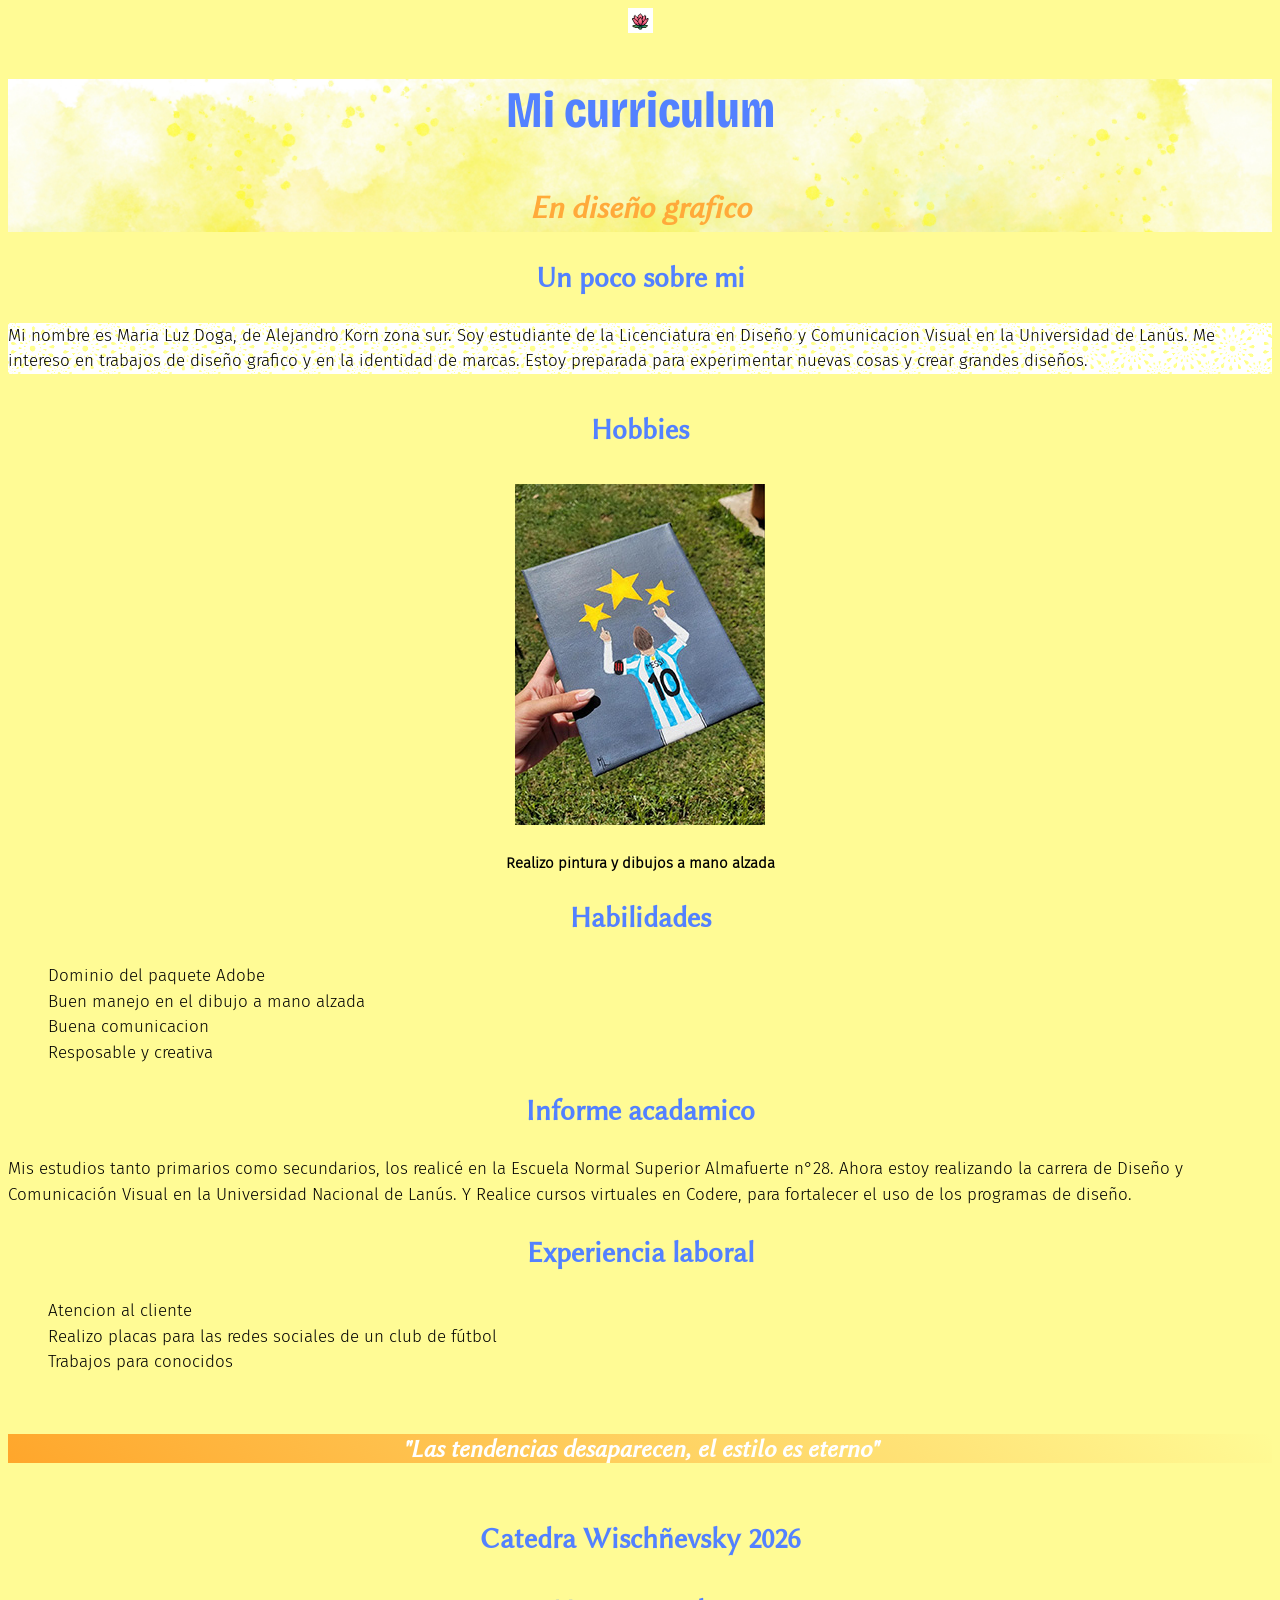
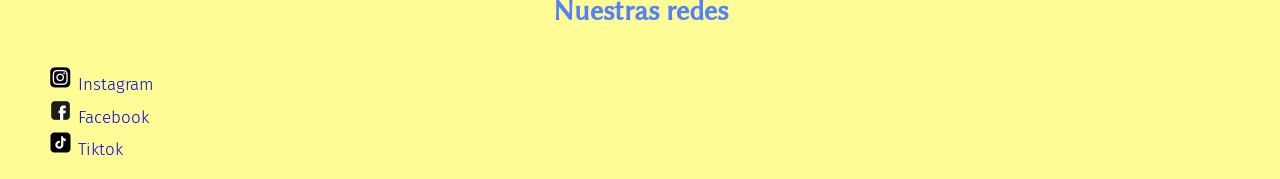
==== index.html @ 068497b5 "cambios en el css" ====
<!DOCTYPE html>
<html>

<head>
    <meta charset="utf-8">
    <title>La web de Doga</title>
    <link rel="stylesheet" href="estilos.css">
</head>

<body>
    <header>
        <img src="img/logo.jpg" alt="logo" width="25" height="25" />
    </header>
    <main>

        <section id="hero">
            <h1>Mi curriculum</h1>
            <h2>En diseño grafico</h2>
        </section>

        <section>
            <h3>Un poco sobre mi</h3>
        </section>

        <section id="presentación">
            <p>Mi nombre es Maria Luz Doga, de Alejandro Korn zona sur. Soy estudiante de la Licenciatura en Diseño y
                Comunicacion Visual en la Universidad de Lanús. Me intereso en trabajos de diseño grafico y en la
                identidad de marcas. Estoy preparada para experimentar nuevas cosas y crear grandes diseños.</p>
        </section>

        <section>
            <article>
                <h4>Hobbies</h4>
                <img src="img/pintura.jpg" alt="pintura" width="250" height="341">
                <h5>Realizo pintura y dibujos a mano alzada</h5>
            </article>
        </section>

        <section>
            <h3>Habilidades</h3>
            <ul>
                <li>Dominio del paquete Adobe </li>
                <li>Buen manejo en el dibujo a mano alzada</li>
                <li>Buena comunicacion</li>
                <li>Resposable y creativa</li>
            </ul>
        </section>

        <section>
            <h3>Informe acadamico</h3>
            <p>Mis estudios tanto primarios como secundarios, los realicé en la Escuela Normal Superior Almafuerte n°28.
                Ahora estoy realizando la carrera de Diseño y Comunicación Visual en la Universidad Nacional de Lanús. Y
                Realice cursos virtuales en Codere, para fortalecer el uso de los programas de diseño.</p>
        </section>

        <section>
            <h3>Experiencia laboral</h3>
            <ul>
                <li>Atencion al cliente</li>
                <li>Realizo placas para las redes sociales de un club de fútbol</li>
                <li>Trabajos para conocidos</li>
            </ul>
        </section>

        <section id="frase">
            <h6>"Las tendencias desaparecen, el estilo es eterno"</h6>
        </section>
    </main>

    <footer>
        <h3>Catedra Wischñevsky 2026</h3>
        <h4>Nuestras redes</h4>
        <ul>
            <li>
                <img src="img/instagram-.png" alt="Instagram" width="25" height="25" />
                <a href="https://www.instagram.com/wis.unla/">Instagram</a>
            </li>
            <li>
                <img src="img/facebook-.png" alt="Facebook" width="25" height="25" />
                <a href="#">Facebook</a>
            </li>
            <li>
                <img src="img/tiktok-.png" alt="Tiktok" width="25" height="25" />
                <a href="#">Tiktok</a>
            </li>
        </ul>
    </footer>

</body>

</html>
---- estilos.css ----
/* CSS DOCUMENT */
@charset "UTF-8";

/*configuraciones generales*/

@font-face {
    font-family: "libertinus Sans";
    src: url(fuentes/LibertinusSans-Regular.ttf) format(truetype);
    font-weight: normal;
    font-style: normal;
}

@font-face {
    font-family: "libertinus Sans Italic";
    src: url(fuentes/LibertinusSans-Italic.ttf) format(truetype);
    font-weight: normal;
    font-style: italic;
}

@font-face {
    font-family: "BricolageGrotesque Bold";
    src: url(fuentes/BricolageGrotesque_24pt_Condensed-Bold.ttf) format(truetype);
    font-weight: bold;
    font-style: normal;
}

@font-face {
    font-family: "FiraSans";
    src: url(fuentes/FiraSans-Light.ttf) format(truetype);
    font-weight: lighter;
    font-style: normal;
}

* {
    text-align: center;
    list-style: none;
    text-decoration: none;
}

body {
    background-color: #fffb95;
}


/*aca empieza las aplicaciones*/

h1 {
    font-family: 'BricolageGrotesque Bold', sans-serif;
    color: rgb(83, 129, 255);
    font-size: 3.2rem;
    /*line-height: 1rem;*/
    text-align: center;
}

h2 {
    font-family: 'Libertinus Sans Italic', sans-serif;
    color: rgb(255, 170, 58);
    font-size: 2rem;
    text-align: center;
    line-height: 3rem;
}

h3,
h4 {
    font-family: 'libertinus Sans', sans-serif;
    color: rgb(83, 129, 255);
    text-align: center;
    font-size: 29px;
    font-size: 29px;
    text-align: center;
}

h5 {
    font-family: 'FiraSans', sans-serif;
    font-size: 15px;
}

p,
li {
    font-family: 'FiraSans', sans-serif;
    font-size: 17px;
    line-height: 1.5;
    text-align: left;
    text-wrap-style: balance;
}

ul {
    list-style: none;
    text-wrap-style: balance;
}

#hero {
    background-image: url(img/hero-fondo-.jpg);
    background-position: initial;
    background-size: cover
}

#presentación {
    background-image: url(img/patron.png);
    background-size: 100px;
}

#frase {
    font-family: 'libertinus Sans Italic', sans-serif;
    font-size: 38px;
    color: rgb(255, 255, 255);
    background: linear-gradient(45deg, #ffa62b, transparent);
}
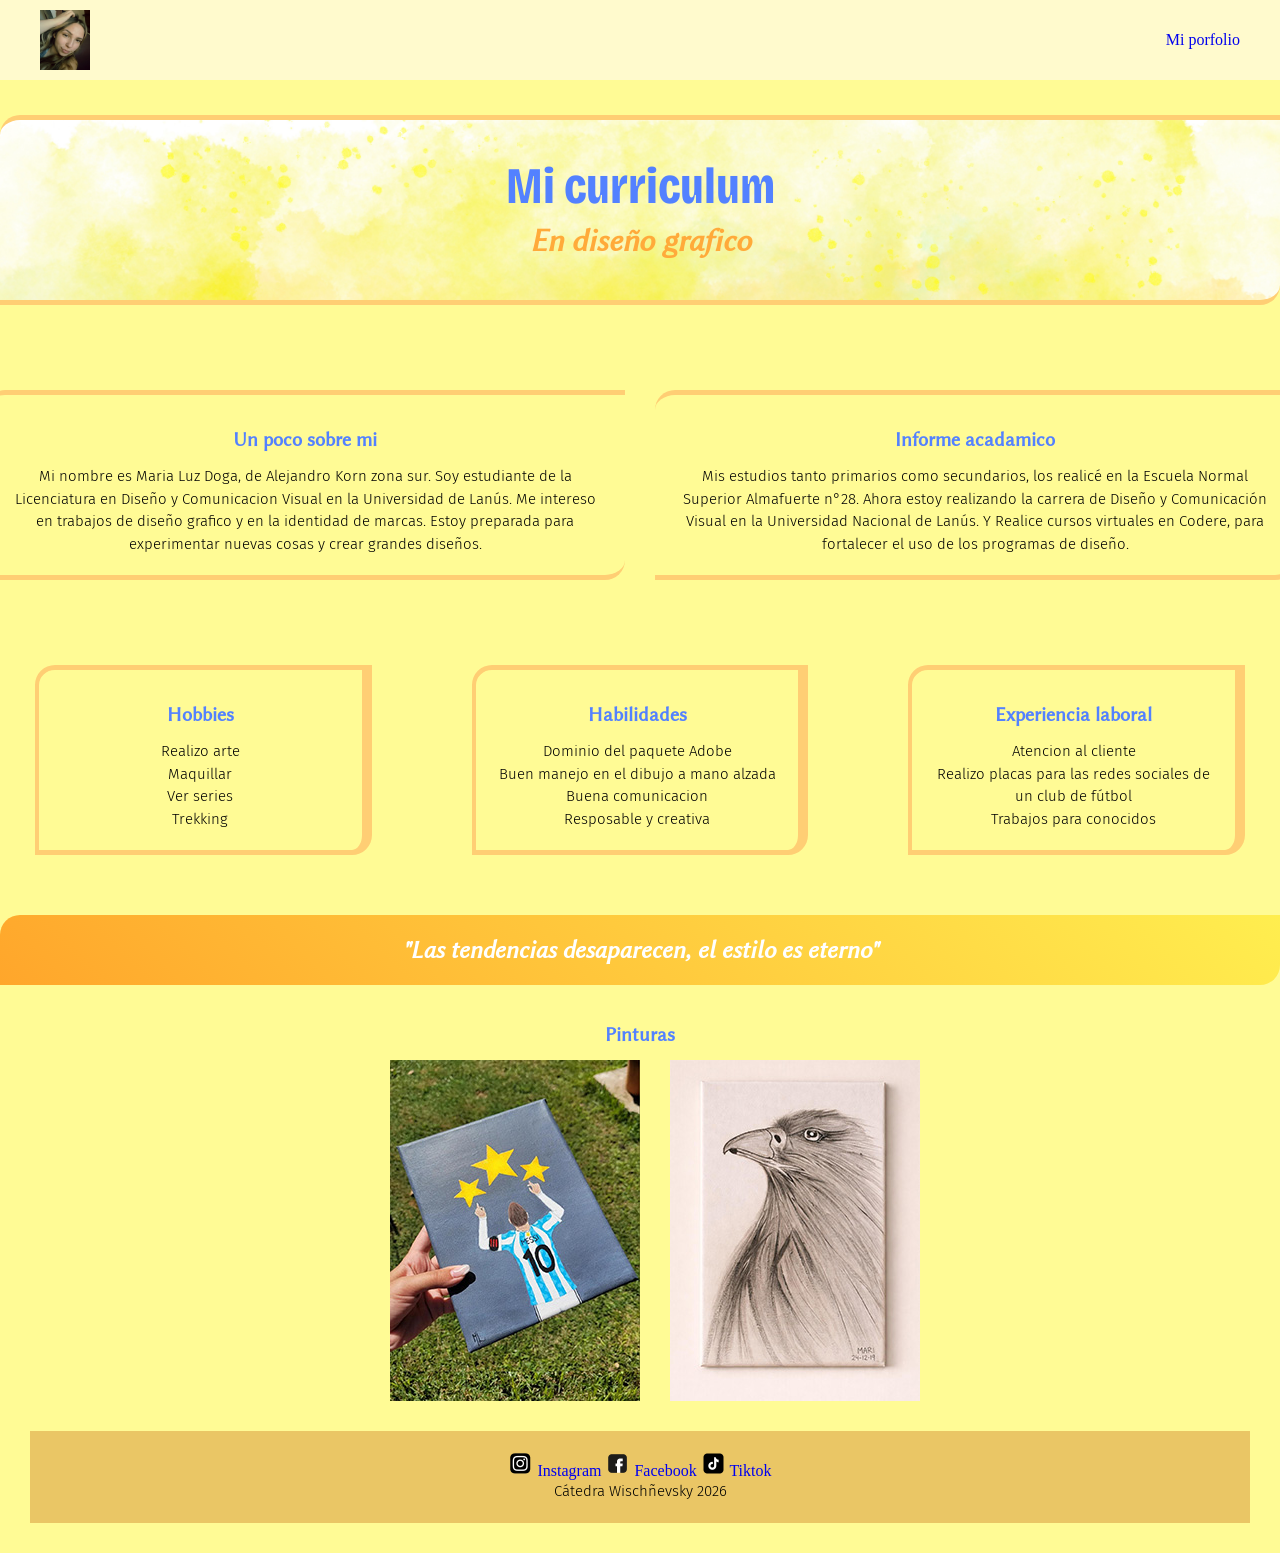
==== commit 2c67694d: "se aplico el flexbox" ====
--- a/index.html
+++ b/index.html
@@ -9,81 +9,105 @@
 
 <body>
     <header>
-        <img src="img/logo.jpg" alt="logo" width="25" height="25" />
+        <div class="contenedor">
+            <img src="img/perfil.jpeg" alt="logo" width="50px" height="60px" />
+            <nav style="display: flex;">
+                <a href="#">Mi porfolio</a>
+            </nav>
+        </div>
     </header>
+
     <main>
+
+        <!--Va un hero-->
 
         <section id="hero">
             <h1>Mi curriculum</h1>
             <h2>En diseño grafico</h2>
         </section>
 
-        <section>
-            <h3>Un poco sobre mi</h3>
-        </section>
+        <section class="flex-container">
+            <article class="flex-item a">
+                <h3>Un poco sobre mi</h3>
+                <p>Mi nombre es Maria Luz Doga, de Alejandro Korn zona sur. Soy estudiante de la Licenciatura en Diseño
+                    y
+                    Comunicacion Visual en la Universidad de Lanús. Me intereso en trabajos de diseño grafico y en la
+                    identidad de marcas. Estoy preparada para experimentar nuevas cosas y crear grandes diseños.</p>
+            </article>
 
-        <section id="presentación">
-            <p>Mi nombre es Maria Luz Doga, de Alejandro Korn zona sur. Soy estudiante de la Licenciatura en Diseño y
-                Comunicacion Visual en la Universidad de Lanús. Me intereso en trabajos de diseño grafico y en la
-                identidad de marcas. Estoy preparada para experimentar nuevas cosas y crear grandes diseños.</p>
-        </section>
-
-        <section>
-            <article>
-                <h4>Hobbies</h4>
-                <img src="img/pintura.jpg" alt="pintura" width="250" height="341">
-                <h5>Realizo pintura y dibujos a mano alzada</h5>
+            <article class="flex-item b">
+                <h3>Informe acadamico</h3>
+                <p>Mis estudios tanto primarios como secundarios, los realicé en la Escuela Normal Superior Almafuerte
+                    n°28.
+                    Ahora estoy realizando la carrera de Diseño y Comunicación Visual en la Universidad Nacional de
+                    Lanús. Y
+                    Realice cursos virtuales en Codere, para fortalecer el uso de los programas de diseño.</p>
             </article>
         </section>
 
-        <section>
-            <h3>Habilidades</h3>
-            <ul>
-                <li>Dominio del paquete Adobe </li>
-                <li>Buen manejo en el dibujo a mano alzada</li>
-                <li>Buena comunicacion</li>
-                <li>Resposable y creativa</li>
-            </ul>
-        </section>
+        <section class="flex-container">
+            <article class="flex-item c">
+                <h4>Hobbies</h4>
+                <ul>
+                    <li>Realizo arte</li>
+                    <li>Maquillar</li>
+                    <li>Ver series</li>
+                    <li>Trekking</li>
+                </ul>
+            </article>
 
-        <section>
-            <h3>Informe acadamico</h3>
-            <p>Mis estudios tanto primarios como secundarios, los realicé en la Escuela Normal Superior Almafuerte n°28.
-                Ahora estoy realizando la carrera de Diseño y Comunicación Visual en la Universidad Nacional de Lanús. Y
-                Realice cursos virtuales en Codere, para fortalecer el uso de los programas de diseño.</p>
-        </section>
+            <article class="flex-item d">
+                <h3>Habilidades</h3>
+                <ul>
+                    <li>Dominio del paquete Adobe </li>
+                    <li>Buen manejo en el dibujo a mano alzada</li>
+                    <li>Buena comunicacion</li>
+                    <li>Resposable y creativa</li>
+                </ul>
+            </article>
 
-        <section>
-            <h3>Experiencia laboral</h3>
-            <ul>
-                <li>Atencion al cliente</li>
-                <li>Realizo placas para las redes sociales de un club de fútbol</li>
-                <li>Trabajos para conocidos</li>
-            </ul>
+            <article class="flex-item e">
+                <h3>Experiencia laboral</h3>
+                <ul>
+                    <li>Atencion al cliente</li>
+                    <li>Realizo placas para las redes sociales de un club de fútbol</li>
+                    <li>Trabajos para conocidos</li>
+                </ul>
+            </article>
         </section>
 
         <section id="frase">
             <h6>"Las tendencias desaparecen, el estilo es eterno"</h6>
         </section>
+
+        <section>
+            <h4>Pinturas</h4>
+            <div class="pintura">
+                <a></a>
+                <img src="img/pintura.jpg" alt="pintura" width="250" height="341">
+
+                <img src="img/pintura-2.jpg" alt="pintura-2" width="250" height="341">
+                </a>
+            </div>
+        </section>
     </main>
 
     <footer>
-        <h3>Catedra Wischñevsky 2026</h3>
-        <h4>Nuestras redes</h4>
-        <ul>
-            <li>
+        <nav>
+            <section id="Redes">
                 <img src="img/instagram-.png" alt="Instagram" width="25" height="25" />
-                <a href="https://www.instagram.com/wis.unla/">Instagram</a>
-            </li>
-            <li>
+                <a href="#">Instagram</a>
+
+
                 <img src="img/facebook-.png" alt="Facebook" width="25" height="25" />
                 <a href="#">Facebook</a>
-            </li>
-            <li>
+
+
                 <img src="img/tiktok-.png" alt="Tiktok" width="25" height="25" />
                 <a href="#">Tiktok</a>
-            </li>
-        </ul>
+            </section>
+        </nav>
+        <p>Cátedra Wischñevsky 2026</p>
     </footer>
 
 </body>
--- a/estilos.css
+++ b/estilos.css
@@ -35,12 +35,51 @@
     text-align: center;
     list-style: none;
     text-decoration: none;
+    margin: 0;
+    padding: 0;
+    box-sizing: border-box;
 }
 
 body {
     background-color: #fffb95;
 }
 
+header {
+    display: flex;
+    padding: 10px 20px;
+    justify-content: center;
+    background-color: lemonchiffon
+}
+
+nav {
+    display: flex;
+    gap: 20px;
+}
+
+section {
+    width: 100%;
+}
+
+.contenedor {
+    display: flex;
+    justify-content: space-between;
+    align-items: center;
+    width: 100vw;
+    max-width: 1200px;
+}
+
+.pintura {
+    display: flex;
+    justify-content: center;
+    flex-wrap: wrap;
+    gap: 30px;
+}
+
+footer {
+    background-color: #eac665;
+    padding: 20px;
+    margin: 30px
+}
 
 /*aca empieza las aplicaciones*/
 
@@ -65,22 +104,17 @@
     font-family: 'libertinus Sans', sans-serif;
     color: rgb(83, 129, 255);
     text-align: center;
-    font-size: 29px;
-    font-size: 29px;
-    text-align: center;
-}
-
-h5 {
-    font-family: 'FiraSans', sans-serif;
-    font-size: 15px;
+    font-size: 20px;
+    text-align: center;
+    line-height: 2.5;
 }
 
 p,
 li {
     font-family: 'FiraSans', sans-serif;
-    font-size: 17px;
+    font-size: 15px;
     line-height: 1.5;
-    text-align: left;
+    text-align: center;
     text-wrap-style: balance;
 }
 
@@ -89,20 +123,91 @@
     text-wrap-style: balance;
 }
 
+
 #hero {
     background-image: url(img/hero-fondo-.jpg);
     background-position: initial;
-    background-size: cover
+    background-size: cover;
+    border: 2px solid white;
+    padding: 35px 20px 35px 20px;
+    margin: 35px 0;
+    border-top-width: 5px;
+    border-bottom-width: 5px;
+    border-right-width: 0px;
+    border-left-width: 0px;
+    border-color: #ffce74;
+    border-style: solid;
+    border-radius: 20px 0;
+    display: flex;
+    flex-direction: column;
+    justify-content: center
 }
 
 #presentación {
-    background-image: url(img/patron.png);
     background-size: 100px;
+    padding: 20px;
+    min-width: 300px;
+    margin: 15px 0;
+    border-top-width: 5px;
+    border-bottom-width: 5px;
+    border-right-width: 0px;
+    border-left-width: 0px;
+    border-color: #ffce74;
+    border-style: solid;
+    border-radius: 20px 0;
 }
 
 #frase {
     font-family: 'libertinus Sans Italic', sans-serif;
     font-size: 38px;
     color: rgb(255, 255, 255);
-    background: linear-gradient(45deg, #ffa62b, transparent);
+    background: linear-gradient(45deg, #ffa62b, #ffee4f);
+    padding: 20px;
+    min-height: 70px;
+    margin: 25px 0;
+    border-radius: 20px 0;
+}
+
+.flex-container {
+    display: flex;
+    flex-wrap: nowrap;
+    justify-content: center;
+    gap: 30px;
+
+}
+
+
+
+.a,
+.b {
+    flex: 0 0 50%;
+    max-width: 50%;
+
+    padding: 20px;
+    margin-bottom: 60px;
+
+    border-top: 5px solid #ffce74;
+    border-bottom: 5px solid #ffce74;
+    border-radius: 20px 0;
+    margin: 50px 0px;
+    border-right: 5px;
+
+}
+
+
+.c,
+.d,
+.e {
+    flex: 1;
+    min-width: 200px;
+    list-style-position: inside;
+    border-top-width: 5px;
+    border-bottom-width: 5px;
+    border-right-width: 10px;
+    border-left-width: 4px;
+    border-color: #ffce74;
+    border-style: solid;
+    border-radius: 20px 0;
+    margin: 35px;
+    padding: 20px
 }
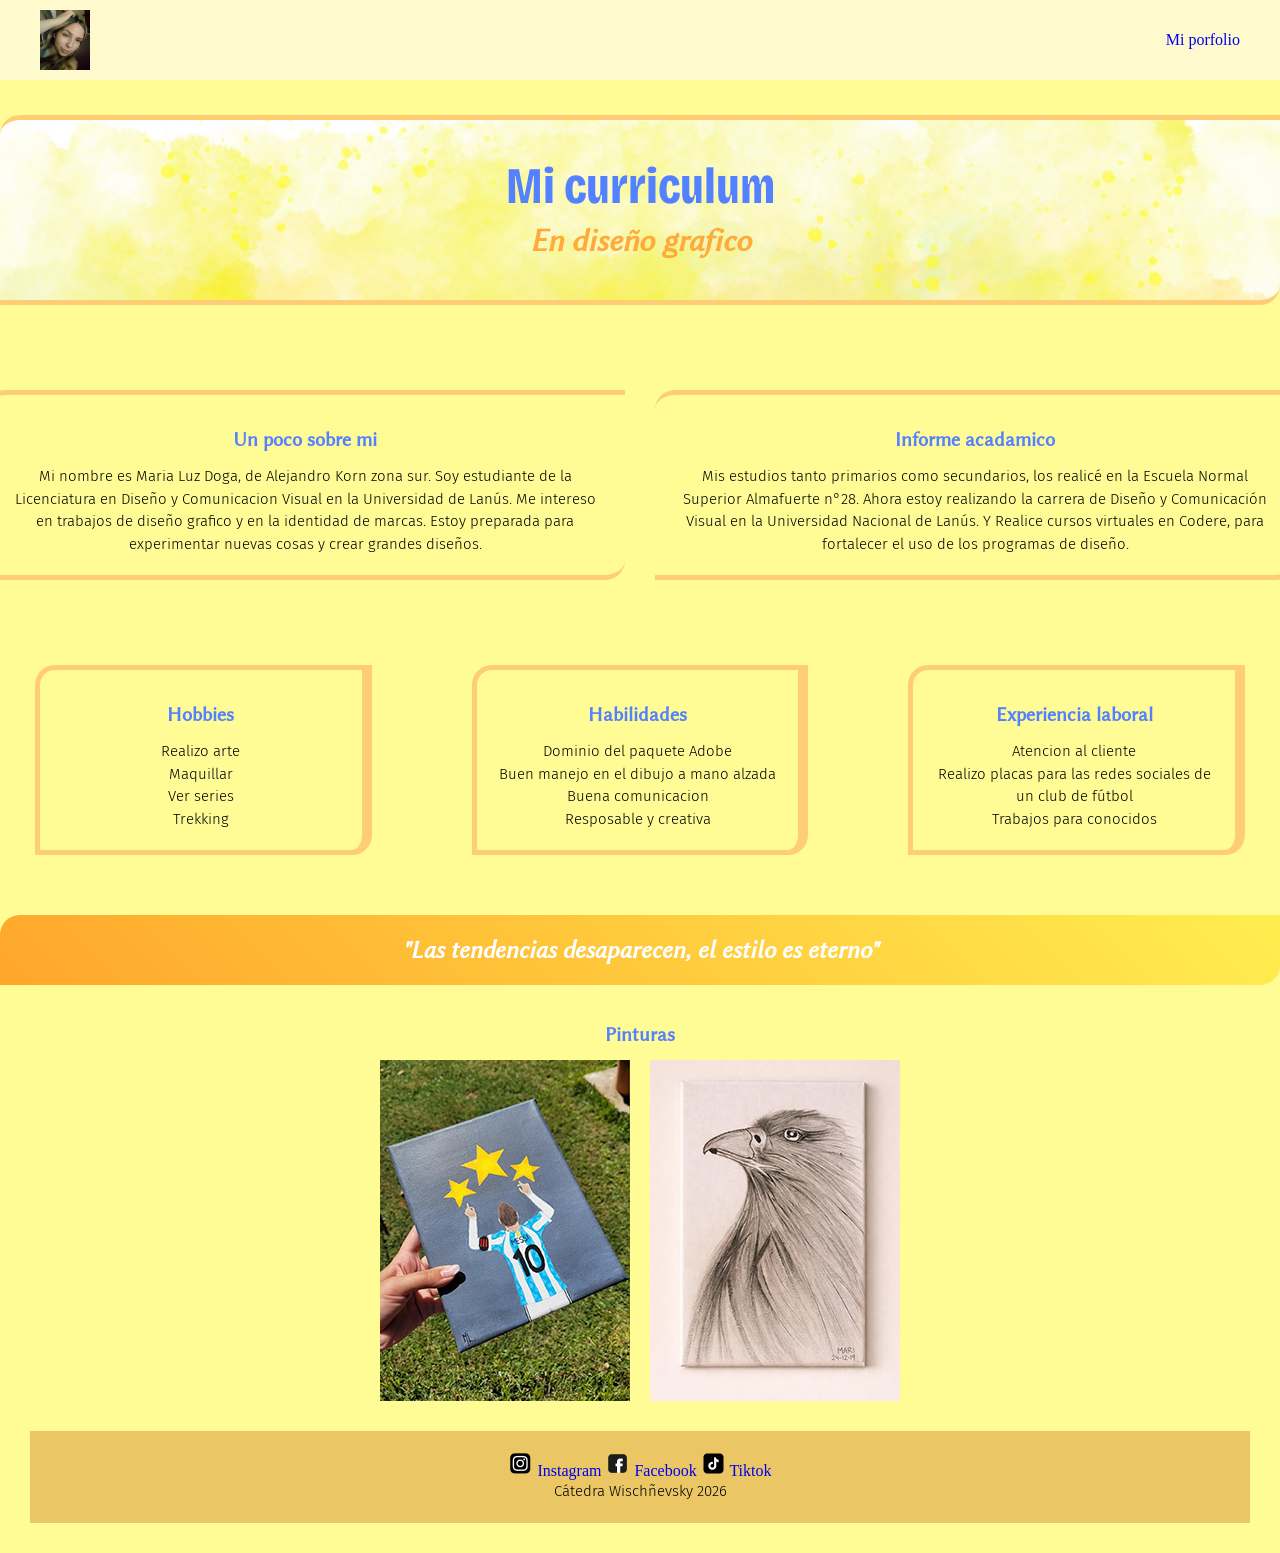
==== commit 3967dbe5: "correcciones" ====
--- a/index.html
+++ b/index.html
@@ -10,8 +10,8 @@
 <body>
     <header>
         <div class="contenedor">
-            <img src="img/perfil.jpeg" alt="logo" width="50px" height="60px" />
-            <nav style="display: flex;">
+            <img src="img/perfil.jpeg" alt="logo" width="50" height="60" />
+            <nav>
                 <a href="#">Mi porfolio</a>
             </nav>
         </div>
@@ -83,10 +83,10 @@
         <section>
             <h4>Pinturas</h4>
             <div class="pintura">
-                <a></a>
-                <img src="img/pintura.jpg" alt="pintura" width="250" height="341">
+                <a href="#">
+                <img src="img/pintura.jpg" alt="pintura de messi a color" width="250" height="341">
 
-                <img src="img/pintura-2.jpg" alt="pintura-2" width="250" height="341">
+                <img src="img/pintura-2.jpg" alt="pintura de la cara de un pajaro en byn" width="250" height="341">
                 </a>
             </div>
         </section>
@@ -94,7 +94,7 @@
 
     <footer>
         <nav>
-            <section id="Redes">
+            <div id="Redes">
                 <img src="img/instagram-.png" alt="Instagram" width="25" height="25" />
                 <a href="#">Instagram</a>
 
@@ -105,7 +105,7 @@
 
                 <img src="img/tiktok-.png" alt="Tiktok" width="25" height="25" />
                 <a href="#">Tiktok</a>
-            </section>
+            </div>
         </nav>
         <p>Cátedra Wischñevsky 2026</p>
     </footer>
--- a/estilos.css
+++ b/estilos.css
@@ -51,9 +51,9 @@
     background-color: lemonchiffon
 }
 
-nav {
-    display: flex;
-    gap: 20px;
+
+nav{
+    display: flex;
 }
 
 section {
@@ -72,13 +72,25 @@
     display: flex;
     justify-content: center;
     flex-wrap: wrap;
-    gap: 30px;
+    gap: 20px;
+}
+
+.pintura a {
+    display: flex;
+    gap: 20px;
 }
 
 footer {
     background-color: #eac665;
     padding: 20px;
     margin: 30px
+}
+
+footer nav {
+    display: flex;
+    justify-content: center;
+    align-items: center;
+    gap: 10px;
 }
 
 /*aca empieza las aplicaciones*/
@@ -88,14 +100,12 @@
     color: rgb(83, 129, 255);
     font-size: 3.2rem;
     /*line-height: 1rem;*/
-    text-align: center;
 }
 
 h2 {
     font-family: 'Libertinus Sans Italic', sans-serif;
     color: rgb(255, 170, 58);
     font-size: 2rem;
-    text-align: center;
     line-height: 3rem;
 }
 
@@ -103,9 +113,7 @@
 h4 {
     font-family: 'libertinus Sans', sans-serif;
     color: rgb(83, 129, 255);
-    text-align: center;
     font-size: 20px;
-    text-align: center;
     line-height: 2.5;
 }
 
@@ -114,7 +122,6 @@
     font-family: 'FiraSans', sans-serif;
     font-size: 15px;
     line-height: 1.5;
-    text-align: center;
     text-wrap-style: balance;
 }
 
@@ -128,19 +135,11 @@
     background-image: url(img/hero-fondo-.jpg);
     background-position: initial;
     background-size: cover;
-    border: 2px solid white;
-    padding: 35px 20px 35px 20px;
+    padding: 35px 20px;
     margin: 35px 0;
-    border-top-width: 5px;
-    border-bottom-width: 5px;
-    border-right-width: 0px;
-    border-left-width: 0px;
-    border-color: #ffce74;
-    border-style: solid;
-    border-radius: 20px 0;
-    display: flex;
-    flex-direction: column;
-    justify-content: center
+    border-top: 5px solid #ffce74;
+    border-bottom: 5px solid #ffce74;
+    border-radius: 20px 0;
 }
 
 #presentación {
@@ -148,12 +147,8 @@
     padding: 20px;
     min-width: 300px;
     margin: 15px 0;
-    border-top-width: 5px;
-    border-bottom-width: 5px;
-    border-right-width: 0px;
-    border-left-width: 0px;
-    border-color: #ffce74;
-    border-style: solid;
+    border-top: 5px solid #ffce74;
+    border-bottom: 5px solid #ffce74;
     border-radius: 20px 0;
 }
 
@@ -184,14 +179,11 @@
     max-width: 50%;
 
     padding: 20px;
-    margin-bottom: 60px;
 
     border-top: 5px solid #ffce74;
     border-bottom: 5px solid #ffce74;
     border-radius: 20px 0;
     margin: 50px 0px;
-    border-right: 5px;
-
 }
 
 
@@ -201,13 +193,9 @@
     flex: 1;
     min-width: 200px;
     list-style-position: inside;
-    border-top-width: 5px;
-    border-bottom-width: 5px;
+    border: 5px solid #ffce74;
+    border-radius: 20px 0;
     border-right-width: 10px;
-    border-left-width: 4px;
-    border-color: #ffce74;
-    border-style: solid;
-    border-radius: 20px 0;
     margin: 35px;
-    padding: 20px
+    padding: 20px;
 }
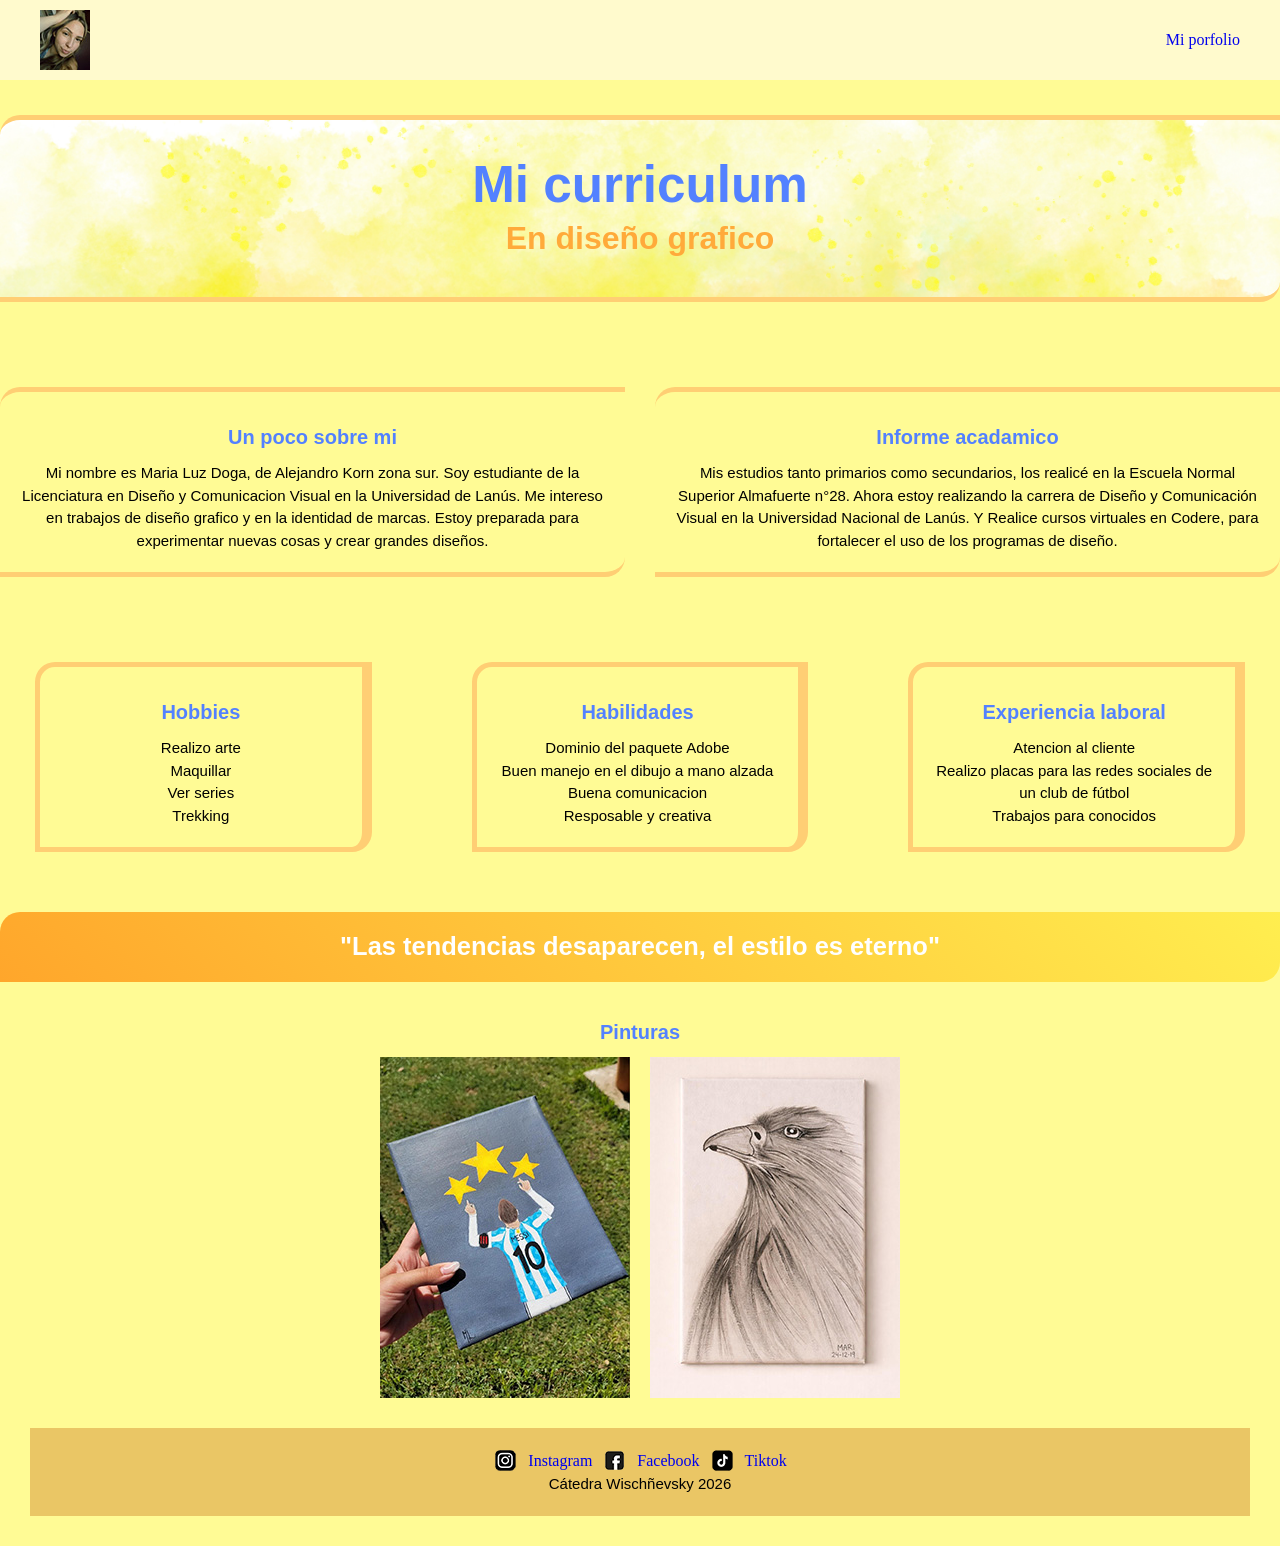
==== commit c1188627: "correcciones" ====
--- a/index.html
+++ b/index.html
@@ -5,12 +5,13 @@
     <meta charset="utf-8">
     <title>La web de Doga</title>
     <link rel="stylesheet" href="estilos.css">
+    <link rel="icon" type="image/x-icon" href="favicon.ico">
 </head>
 
 <body>
     <header>
         <div class="contenedor">
-            <img src="img/perfil.jpeg" alt="logo" width="50" height="60" />
+            <img src="img/perfil.jpg" alt="logo" width="50" height="60" />
             <nav>
                 <a href="#">Mi porfolio</a>
             </nav>
@@ -27,7 +28,7 @@
         </section>
 
         <section class="flex-container">
-            <article class="flex-item a">
+            <article class="flex-item">
                 <h3>Un poco sobre mi</h3>
                 <p>Mi nombre es Maria Luz Doga, de Alejandro Korn zona sur. Soy estudiante de la Licenciatura en Diseño
                     y
@@ -35,7 +36,7 @@
                     identidad de marcas. Estoy preparada para experimentar nuevas cosas y crear grandes diseños.</p>
             </article>
 
-            <article class="flex-item b">
+            <article class="flex-item">
                 <h3>Informe acadamico</h3>
                 <p>Mis estudios tanto primarios como secundarios, los realicé en la Escuela Normal Superior Almafuerte
                     n°28.
@@ -43,10 +44,11 @@
                     Lanús. Y
                     Realice cursos virtuales en Codere, para fortalecer el uso de los programas de diseño.</p>
             </article>
+
         </section>
 
         <section class="flex-container">
-            <article class="flex-item c">
+            <article class="flex-item-a">
                 <h4>Hobbies</h4>
                 <ul>
                     <li>Realizo arte</li>
@@ -56,7 +58,7 @@
                 </ul>
             </article>
 
-            <article class="flex-item d">
+            <article class="flex-item-a">
                 <h3>Habilidades</h3>
                 <ul>
                     <li>Dominio del paquete Adobe </li>
@@ -66,7 +68,7 @@
                 </ul>
             </article>
 
-            <article class="flex-item e">
+            <article class="flex-item-a">
                 <h3>Experiencia laboral</h3>
                 <ul>
                     <li>Atencion al cliente</li>
@@ -84,17 +86,17 @@
             <h4>Pinturas</h4>
             <div class="pintura">
                 <a href="#">
-                <img src="img/pintura.jpg" alt="pintura de messi a color" width="250" height="341">
+                    <img src="img/pintura.jpg" alt="pintura de messi a color" width="250" height="341">
 
-                <img src="img/pintura-2.jpg" alt="pintura de la cara de un pajaro en byn" width="250" height="341">
+                    <img src="img/pintura-2.jpg" alt="pintura de la cara de un pajaro en byn" width="250" height="341">
                 </a>
             </div>
         </section>
+
     </main>
 
     <footer>
-        <nav>
-            <div id="Redes">
+        <nav id="Redes">
                 <img src="img/instagram-.png" alt="Instagram" width="25" height="25" />
                 <a href="#">Instagram</a>
 
@@ -105,7 +107,6 @@
 
                 <img src="img/tiktok-.png" alt="Tiktok" width="25" height="25" />
                 <a href="#">Tiktok</a>
-            </div>
         </nav>
         <p>Cátedra Wischñevsky 2026</p>
     </footer>
--- a/estilos.css
+++ b/estilos.css
@@ -4,29 +4,29 @@
 /*configuraciones generales*/
 
 @font-face {
-    font-family: "libertinus Sans";
-    src: url(fuentes/LibertinusSans-Regular.ttf) format(truetype);
+    font-family: "libertinus sans";
+    src: url(fuentes/libertinussans-regular.ttf) format(truetype);
     font-weight: normal;
     font-style: normal;
 }
 
 @font-face {
-    font-family: "libertinus Sans Italic";
-    src: url(fuentes/LibertinusSans-Italic.ttf) format(truetype);
+    font-family: "libertinus sans italic";
+    src: url(fuentes/libertinussans-italic.ttf) format(truetype);
     font-weight: normal;
     font-style: italic;
 }
 
 @font-face {
-    font-family: "BricolageGrotesque Bold";
-    src: url(fuentes/BricolageGrotesque_24pt_Condensed-Bold.ttf) format(truetype);
+    font-family: "bricolagegrotesque bold";
+    src: url(fuentes/bricolagegrotesque_24pt_condensed-bold.ttf) format(truetype);
     font-weight: bold;
     font-style: normal;
 }
 
 @font-face {
-    font-family: "FiraSans";
-    src: url(fuentes/FiraSans-Light.ttf) format(truetype);
+    font-family: "firasans";
+    src: url(fuentes/firasans-light.ttf) format(truetype);
     font-weight: lighter;
     font-style: normal;
 }
@@ -49,11 +49,6 @@
     padding: 10px 20px;
     justify-content: center;
     background-color: lemonchiffon
-}
-
-
-nav{
-    display: flex;
 }
 
 section {
@@ -96,14 +91,14 @@
 /*aca empieza las aplicaciones*/
 
 h1 {
-    font-family: 'BricolageGrotesque Bold', sans-serif;
+    font-family: 'bricolagegrotesque bold', sans-serif;
     color: rgb(83, 129, 255);
     font-size: 3.2rem;
     /*line-height: 1rem;*/
 }
 
 h2 {
-    font-family: 'Libertinus Sans Italic', sans-serif;
+    font-family: 'libertinus sans italic', sans-serif;
     color: rgb(255, 170, 58);
     font-size: 2rem;
     line-height: 3rem;
@@ -111,7 +106,7 @@
 
 h3,
 h4 {
-    font-family: 'libertinus Sans', sans-serif;
+    font-family: 'libertinus sans', sans-serif;
     color: rgb(83, 129, 255);
     font-size: 20px;
     line-height: 2.5;
@@ -119,7 +114,7 @@
 
 p,
 li {
-    font-family: 'FiraSans', sans-serif;
+    font-family: 'firasans', sans-serif;
     font-size: 15px;
     line-height: 1.5;
     text-wrap-style: balance;
@@ -165,7 +160,7 @@
 
 .flex-container {
     display: flex;
-    flex-wrap: nowrap;
+    flex-wrap: wrap;
     justify-content: center;
     gap: 30px;
 
@@ -173,10 +168,8 @@
 
 
 
-.a,
-.b {
-    flex: 0 0 50%;
-    max-width: 50%;
+.flex-item {
+    flex: 1 1 40%;
 
     padding: 20px;
 
@@ -187,9 +180,7 @@
 }
 
 
-.c,
-.d,
-.e {
+.flex-item-a {
     flex: 1;
     min-width: 200px;
     list-style-position: inside;
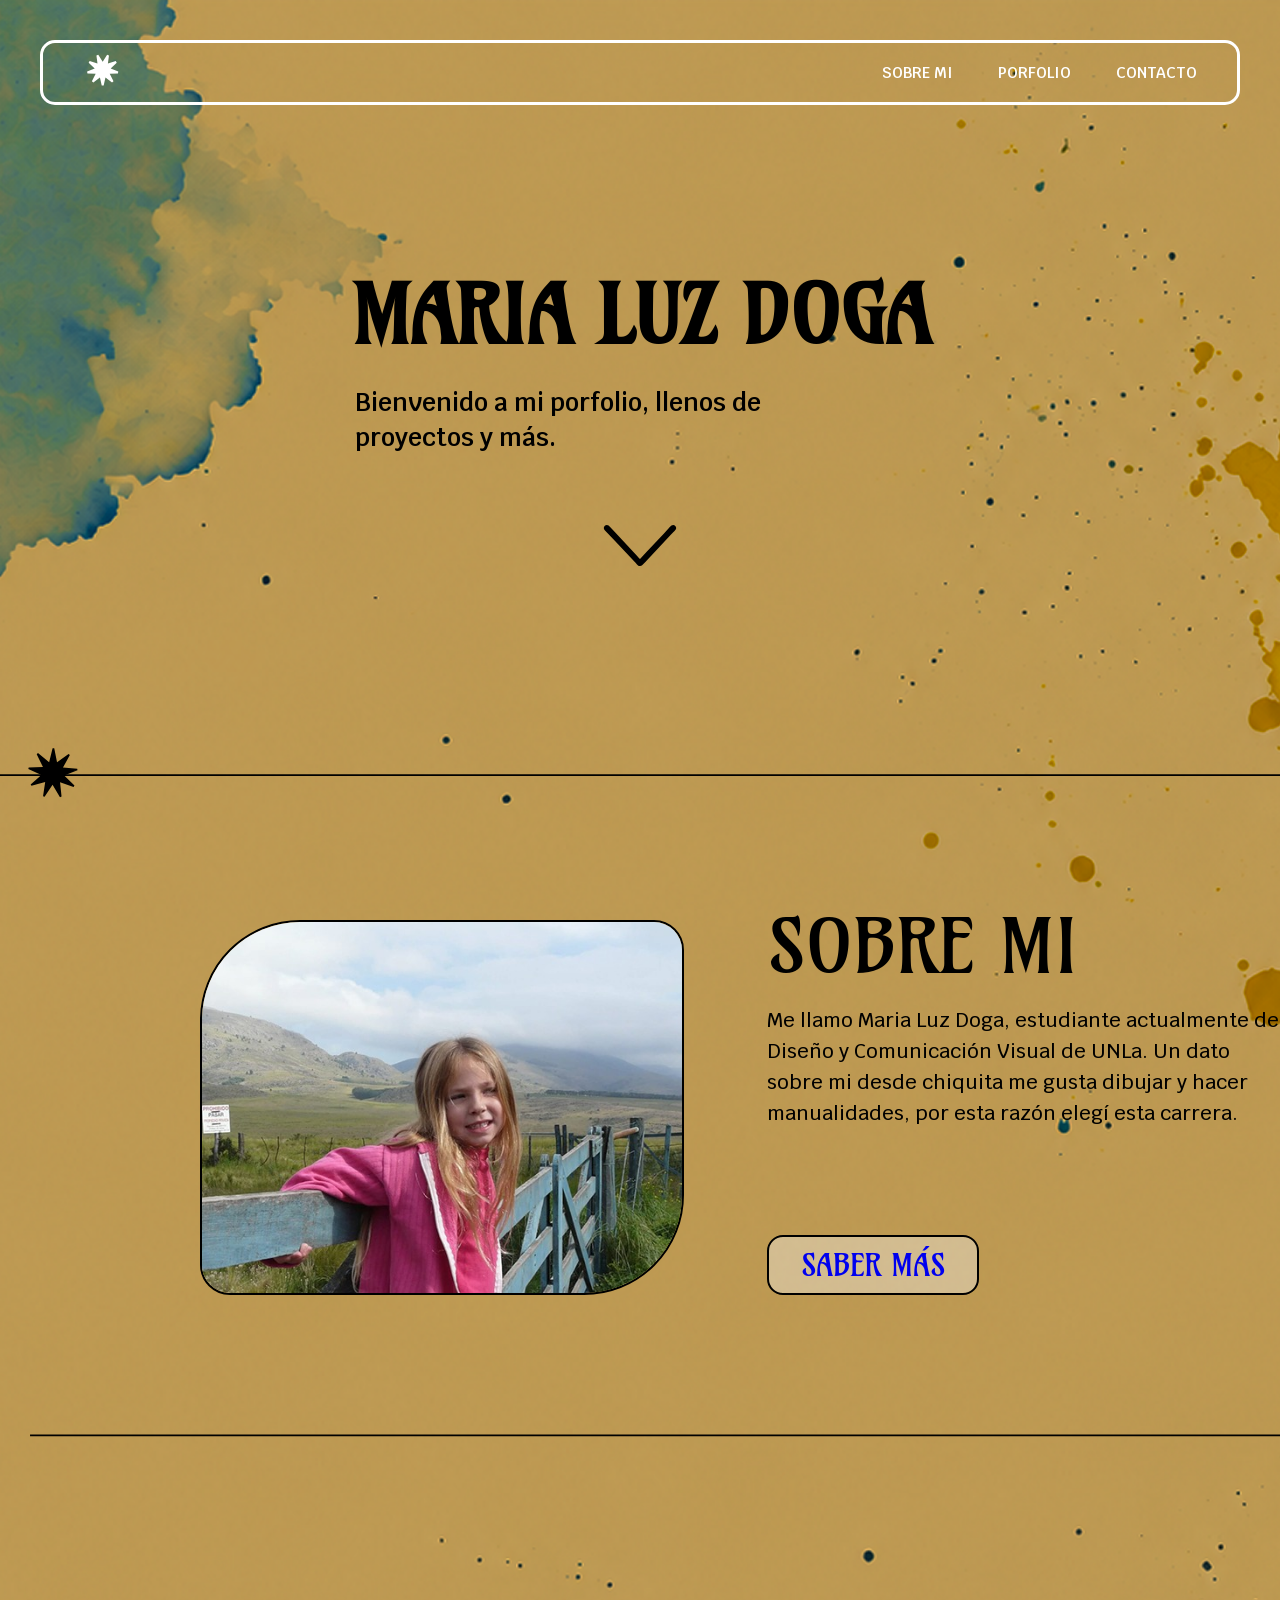
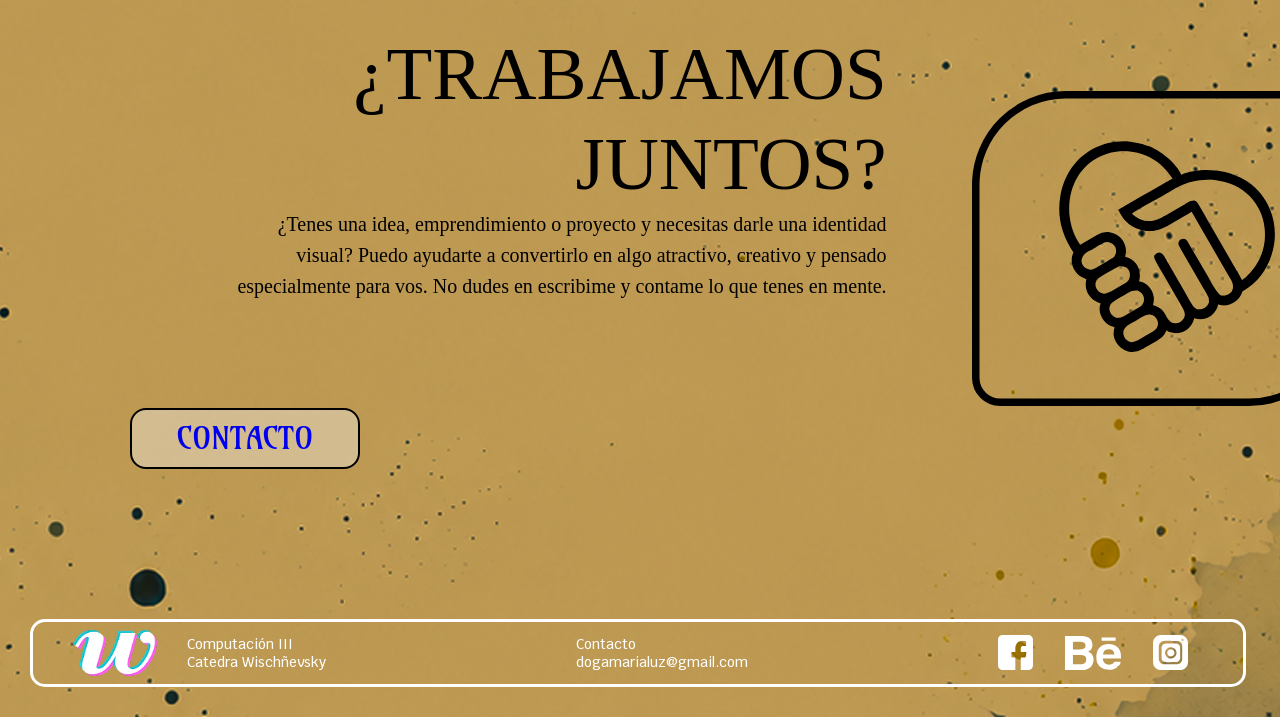
==== commit 7673c57a: "se sumaron html de contacto y sobre mi, mas la aplicacion de css y la suma de tipografias, audio e i" ====
--- a/index.html
+++ b/index.html
@@ -10,105 +10,102 @@
 
 <body>
     <header>
-        <div class="contenedor">
-            <img src="img/perfil.jpg" alt="logo" width="50" height="60" />
-            <nav>
-                <a href="#">Mi porfolio</a>
-            </nav>
-        </div>
+        <nav>
+            <div>
+                <a href="index.html">
+                    <img src="img/estrella.svg" alt="logo" width="40" height="39" />
+                </a>
+            </div>
+            <ul id="botones">
+                <li>
+                    <a href="sobremi.html">SOBRE MI</a>
+                </li>
+                <li>
+                    <a href="#">PORFOLIO</a>
+                </li>
+                <li>
+                    <a href="contacto.html">CONTACTO</a>
+                </li>
+            </ul>
+        </nav>
     </header>
 
     <main>
-
-        <!--Va un hero-->
-
-        <section id="hero">
-            <h1>Mi curriculum</h1>
-            <h2>En diseño grafico</h2>
+        <section class="presentacion">
+            <h1>MARIA LUZ DOGA</h1>
+            <h2>Bienvenido a mi porfolio, llenos de proyectos y más.</h2>
+            <img src="img/flecha.svg" alt="flecha" width="80" height="41">
+            <div class="barra-izquierda"> <img src="img/barra-estrellas-izquierda.svg" alt="barra" width="1450">
+            </div>
         </section>
 
-        <section class="flex-container">
-            <article class="flex-item">
-                <h3>Un poco sobre mi</h3>
-                <p>Mi nombre es Maria Luz Doga, de Alejandro Korn zona sur. Soy estudiante de la Licenciatura en Diseño
-                    y
-                    Comunicacion Visual en la Universidad de Lanús. Me intereso en trabajos de diseño grafico y en la
-                    identidad de marcas. Estoy preparada para experimentar nuevas cosas y crear grandes diseños.</p>
+        <section class="sobremi-index">
+            <article class="sm-texto">
+                <img id="foto-mia" src="img/chiquita.jpeg" alt="chiquita" width="500" height="375"
+                    class="mari-chiquita1">
+                <div class="mari">
+                    <h3 class="h3-yo">SOBRE MI</h3>
+                    <p class="parrafo">Me llamo Maria Luz Doga, estudiante actualmente de Diseño y Comunicación Visual
+                        de UNLa. Un dato
+                        sobre mi desde chiquita me gusta dibujar y hacer manualidades, por esta razón elegí esta
+                        carrera.
+                    </p>
+                    <button class="boton-sm"><a href="sobremi.html">SABER MÁS</a></button>
             </article>
+            </div>
 
-            <article class="flex-item">
-                <h3>Informe acadamico</h3>
-                <p>Mis estudios tanto primarios como secundarios, los realicé en la Escuela Normal Superior Almafuerte
-                    n°28.
-                    Ahora estoy realizando la carrera de Diseño y Comunicación Visual en la Universidad Nacional de
-                    Lanús. Y
-                    Realice cursos virtuales en Codere, para fortalecer el uso de los programas de diseño.</p>
-            </article>
-
+            <div class="barra-derecha"><img src="img/barra-estrellas-derecha.svg" alt="barra" width="1450"></div>
         </section>
 
-        <section class="flex-container">
-            <article class="flex-item-a">
-                <h4>Hobbies</h4>
-                <ul>
-                    <li>Realizo arte</li>
-                    <li>Maquillar</li>
-                    <li>Ver series</li>
-                    <li>Trekking</li>
-                </ul>
+        <section class="contacto-index">
+            <article class="contacto-texto">
+            <div class="trabajamos">
+                <h3 class="h3-juntos">¿TRABAJAMOS JUNTOS?</h3>
+                <p class="parrafo-juntos">¿Tenes una idea, emprendimiento o proyecto y necesitas darle una identidad visual? Puedo ayudarte a convertirlo en algo atractivo, creativo y pensado especialmente para vos. No dudes en escribime y
+                    contame lo que tenes en mente.</p>
+                    <button class="boton-cnt"><a href="contacto.html">CONTACTO</a></button>
+            </div>
+            <img src="img/contacto.svg" alt="contacto" width="375" height="315" class="img-contacto">
             </article>
-
-            <article class="flex-item-a">
-                <h3>Habilidades</h3>
-                <ul>
-                    <li>Dominio del paquete Adobe </li>
-                    <li>Buen manejo en el dibujo a mano alzada</li>
-                    <li>Buena comunicacion</li>
-                    <li>Resposable y creativa</li>
-                </ul>
-            </article>
-
-            <article class="flex-item-a">
-                <h3>Experiencia laboral</h3>
-                <ul>
-                    <li>Atencion al cliente</li>
-                    <li>Realizo placas para las redes sociales de un club de fútbol</li>
-                    <li>Trabajos para conocidos</li>
-                </ul>
-            </article>
-        </section>
-
-        <section id="frase">
-            <h6>"Las tendencias desaparecen, el estilo es eterno"</h6>
-        </section>
-
-        <section>
-            <h4>Pinturas</h4>
-            <div class="pintura">
-                <a href="#">
-                    <img src="img/pintura.jpg" alt="pintura de messi a color" width="250" height="341">
-
-                    <img src="img/pintura-2.jpg" alt="pintura de la cara de un pajaro en byn" width="250" height="341">
-                </a>
-            </div>
         </section>
 
     </main>
 
     <footer>
-        <nav id="Redes">
-                <img src="img/instagram-.png" alt="Instagram" width="25" height="25" />
-                <a href="#">Instagram</a>
+        <div class="footer-izquierdo">
+            <img src="img/catedra.png" alt="catedra" width="84" height="46">
+            <ul>
+                <li>
+                    <p>Computación III</p>
+                </li>
+                <li>
+                    <p>Catedra Wischñevsky</p>
+                </li>
+            </ul>
+        </div>
 
+        <div class="contacto-mail">
+            <ul>
+                <li>
+                    <p>Contacto</p>
+                </li>
+                <li>
+                    <p>dogamarialuz@gmail.com</p>
+                </li>
+            </ul>
+        </div>
 
-                <img src="img/facebook-.png" alt="Facebook" width="25" height="25" />
-                <a href="#">Facebook</a>
+        <div class="redes-sociales">
+            <img src="img/facebook.svg" alt="facebook" width="35" height="35">
+            <a href="#"></a>
 
+            <img src="img/begance.svg.svg" alt="begance" width="60" height="34">
+            <a href="#"></a>
 
-                <img src="img/tiktok-.png" alt="Tiktok" width="25" height="25" />
-                <a href="#">Tiktok</a>
-        </nav>
-        <p>Cátedra Wischñevsky 2026</p>
+            <img src="img/instagram.svg" alt="instagram" width="35" height="35">
+            <a href="#"></a>
+        </div>
+
     </footer>
 
 </body>
--- a/estilos.css
+++ b/estilos.css
@@ -3,36 +3,44 @@
 
 /*configuraciones generales*/
 
+
 @font-face {
-    font-family: "libertinus sans";
-    src: url(fuentes/libertinussans-regular.ttf) format(truetype);
+    font-family: "amarante regular";
+    src: url(fuentes/Amarante-Regular.ttf) format(truetype);
     font-weight: normal;
     font-style: normal;
 }
 
 @font-face {
-    font-family: "libertinus sans italic";
-    src: url(fuentes/libertinussans-italic.ttf) format(truetype);
-    font-weight: normal;
+    font-family: "krub medium";
+    src: url(fuentes/Krub-Medium.ttf) format(truetype);
+    font-weight: medium;
+    font-style: normal;
+}
+
+@font-face {
+    font-family: "krub medium italic";
+    src: url(fuentes/Krub-MediumItalic.ttf) format(truetype);
+    font-weight: medium;
     font-style: italic;
 }
 
 @font-face {
-    font-family: "bricolagegrotesque bold";
-    src: url(fuentes/bricolagegrotesque_24pt_condensed-bold.ttf) format(truetype);
+    font-family: "krub semibold";
+    src: url(fuentes/Krub-SemiBold.ttf) format(truetype);
     font-weight: bold;
     font-style: normal;
 }
 
-@font-face {
-    font-family: "firasans";
-    src: url(fuentes/firasans-light.ttf) format(truetype);
-    font-weight: lighter;
-    font-style: normal;
+@font-face{
+    font-family: 'krub bold italic';
+    src: url(fuentes/Krub-BoldItalic.ttf) format(truetype);
+    font-weight: bold;
+    font-style: italic;
 }
 
 * {
-    text-align: center;
+    /*text-align: center;*/
     list-style: none;
     text-decoration: none;
     margin: 0;
@@ -40,153 +48,560 @@
     box-sizing: border-box;
 }
 
+
 body {
-    background-color: #fffb95;
-}
+    background-image: url(img/fondo-completo.png);
+    background-size: cover;
+    background-repeat: no-repeat;
+}
+
+/*header*/
 
 header {
     display: flex;
-    padding: 10px 20px;
+    padding: 40px;
     justify-content: center;
-    background-color: lemonchiffon
+}
+
+header nav {
+    display: flex;
+    width: 1706px;
+    padding: 8px 40px;
+    border: 3px solid white;
+    border-radius: 15px;
+    justify-content: space-between;
+    align-items: center;
+}
+
+#botones {
+    display: flex;
+    gap: 45px;
+    list-style: none;
+}
+
+#botones a {
+    color: white;
+    font-family: 'krub semibold', sans-serif;
+    font-size: 15px;
+    font-weight: 600;
 }
 
 section {
     width: 100%;
 }
 
-.contenedor {
+
+footer {
     display: flex;
     justify-content: space-between;
     align-items: center;
-    width: 100vw;
-    max-width: 1200px;
-}
-
-.pintura {
-    display: flex;
+
+    width: 95%;
+
+    margin: 30px;
+    margin-top: 30px;
+
+    padding: 8px 40px;
+
+    border: 3px solid white;
+    border-radius: 15px;
+}
+
+.footer-izquierdo {
+    display: flex;
+    align-items: center;
+    gap: 30px;
+}
+
+.footer-izquierdo ul {
+    list-style: none;
+}
+
+.footer-izquierdo p {
+    color: white;
+    font-family: 'krub medium', sans-serif;
+    font-size: 14px;
+}
+
+.contacto-mail ul {
+    list-style: none;
+}
+
+.contacto-mail p {
+    color: white;
+
+    font-family: 'krub medium', sans-serif;
+    font-size: 14px;
+}
+
+.redes-sociales {
+    display: flex;
+    align-items: center;
+    gap: 15px;
+}
+
+/*aca empieza las aplicaciones*/
+
+.presentacion {
+    display: flex;
+    flex-direction: column;
     justify-content: center;
-    flex-wrap: wrap;
-    gap: 20px;
-}
-
-.pintura a {
-    display: flex;
-    gap: 20px;
-}
-
-footer {
-    background-color: #eac665;
+    align-items: center;
+
+    margin-top: 120px;
+
+    text-align: center;
+}
+
+.presentacion h1 {
+    font-family: "amarante regular", sans-serif;
+    font-size: 80px;
+    color: black;
+
+    margin-bottom: 20px;
+}
+
+.presentacion h2 {
+    font-family: "Krub semibold", sans-serif;
+    font-size: 25px;
+    font-weight: 400;
+    margin-right: 150px;
+    width: 420px;
+
+    line-height: 1.4;
+
+    text-align: left;
+}
+
+.presentacion img {
+    margin-top: 70px;
+}
+
+.barra-izquierda {margin: 100px 0;}
+/*p {
+    color: #000;
+
+    font-family: Krub;
+    font-size: 18px;
+    font-style: normal;
+    font-weight: 500;
+    line-height: 155%
+}*/
+
+/*sobre-mi-index*/
+
+
+.sm-texto{display: flex;
+align-items: flex-start;
+gap: 83px;
+align-self: stretch;}
+
+.mari-chiquita1 {
+
+    border-radius: 100px 30px;
+border: 2px solid #000;
+
+    object-fit: cover;
+    margin-left: 200px;
+}
+
+.h3-yo {height: 85px;
+align-self: stretch;
+color: #000;
+
+font-family: "amarante regular", sans-serif;
+font-size: 75px;
+font-style: normal;
+font-weight: 400;
+line-height: 71%;}
+
+.boton-sm{
+padding: 12px 32px;
+justify-content: center;
+align-items: center;
+gap: 10px;
+color: black; 
+
+font-family: "amarante regular", sans-serif;
+font-size: 30px;
+line-height: 109%;
+border-radius: 16px;
+border: 2px solid #000;
+
+background: rgba(245, 245, 245, 0.38)
+}
+
+.parrafo{height: 230px;
+align-self: stretch;
+color: #000;
+
+font-family: 'krub medium', sans-serif;
+font-size: 20px;
+font-style: normal;
+font-weight: 500;
+line-height: 155%;}
+
+.barra-derecha {margin: 100px 30px;
+box-sizing: border-box;}
+
+/*trabajemos-juntos-index*/
+
+.contacto-index{display: flex;
+width: 1389px;
+flex-direction: column;
+align-items: flex-start;
+gap: 75px;
+margin: 150px 30px}
+
+.contacto-texto{display: flex;
+width: 1313px;
+align-items: center;
+gap: 85px;}
+
+.trabajemos{display: flex;
+width: 907px;
+flex-direction: column;
+align-items: flex-end;
+gap: 21px;}
+
+.h3-juntos{color: #000;
+
+text-align: right;
+font-family: Amarante;
+font-size: 75px;
+font-style: normal;
+font-weight: 400;
+line-height: 90px;}
+
+.parrafo-juntos{
+    height: 199px;
+    color: #000;
+
+text-align: right;
+font-family: Krub;
+font-size: 20px;
+font-style: normal;
+font-weight: 500;
+line-height: 155%;
+margin-left: 200px;}
+
+
+.boton-cnt {padding: 12px 45px;
+justify-content: center;
+align-items: center;
+gap: 10px;
+color: black; 
+margin-left: 100px;
+
+font-family: "amarante regular", sans-serif;
+font-size: 30px;
+line-height: 109%;
+border-radius: 16px;
+border: 2px solid #000;
+
+background: rgba(245, 245, 245, 0.38)
+}
+
+/*contacto estilos*/
+.main-cont{display: flex;
+width: 1375px;
+flex-direction: column;
+align-items: flex-start;
+gap: 177px;}
+
+.cont-full{
+    display: flex;
+    flex-direction: column;
+    align-items: center;
+
+    margin-top: 85px;
+}
+
+.h1-trabajar{
+    width: 720px;
+height: 213px;
+color: #000;
+
+font-family: "amarante regular", sans-serif;
+font-size: 85px;
+font-style: normal;
+font-weight: 400;
+line-height: 109%;
+}
+
+.formulario{
+width: 785px;
+
+    padding: 40px;
+
+    display: flex;
+    flex-direction: column;
+
+    gap: 40px;
+    border-radius: 80px 30px;
+border: 2px solid #000;
+
+background: rgba(181, 141, 67, 0.56);
+padding: 70px 70px;
+
+    margin-top: 50px;
+    margin-bottom: 120px;
+}
+
+
+.datos-personas,
+.mail{
+    display: flex;
+width: 432px;
+flex-direction: column;
+gap: 13px;;
+}
+
+.datos-personas input,
+.mail input{
+    width: 250px;
+    height: 40px;
+
+    border-radius: 12px;
+border: 2px solid #000;
+
+background: rgba(245, 245, 245, 0.38);
+
+    padding: 10px;
+}
+
+.formulario label,
+.buscas p{
+    font-family: "Krub medium", sans-serif;
+    font-size: 16px;
+}
+
+.selecciona{
+    display: flex;
+    gap: 65px;
+
+    margin-top: 20px;
+}
+
+.checkbox{
+    display: flex;
+    align-items: center;
+    gap: 10px;
+    
+}
+
+.checkbox input{
+    width: 35px;
+    height: 35px;
+
+    border-radius: 10px;
+    border: 2px solid #000;
+
+    background: rgba(245, 245, 245, 0.38);
+
+    appearance: none;
+    cursor: pointer;
+
+    position: relative;}
+
+.checkbox input:checked::before{
+    content: "✓";
+
+    color: black;
+    font-size: 16px;
+
+    position: absolute;
+
+    top: 50%;
+    left: 50%;
+
+    transform: translate(-50%, -50%);}
+
+    .checkbox span{
+    font-family: "krub medium italic", sans-serif;
+    font-size: 16px;
+    font-weight: 400;}
+
+.mensaje{
+    display: flex;
+    flex-direction: column;
+
+    gap: 15px;
+}
+
+textarea{
+    width: 100%;
+    height: 150px;
+
+    resize: none;
+
+    border-radius: 15px;
+border: 2px solid #000;
+background: rgba(245, 245, 245, 0.38);
+
+
     padding: 20px;
-    margin: 30px
-}
-
-footer nav {
+}
+
+.boton-enviar{
+    align-self: flex-end;
+
+    width: 130px;
+    height: 45px;
+
+    border-radius: 12px;
+border: 2px solid #000;
+background: rgba(245, 245, 245, 0.38);
+
+
+    font-family: "amarante regular", sans-serif;
+    font-size: 23px;
+
+    cursor: pointer;
+}
+
+.dato{
+    display: flex;
+    gap: 137px;}
+
+
+/*sobre mi-html*/
+
+.sobre-mi{
+    display: flex;
+    align-items: center;
+
+    gap: 80px;
+
+    margin-bottom: 120px;
+}
+.img-mari 
+{border-radius: 85px 30px;
+border: 2px solid #000;
+    width: 420px;
+    height: 420px;
+
+    object-fit: cover;
+
+    margin-left: 200px;
+}
+
+.mas-sobre-mi{
+    width: 650px;
+}
+
+.mas-sobre-mi h1{
+    font-family: "amarante regular", sans-serif;
+    font-size: 70px;
+
+    margin-bottom: 20px;
+}
+
+.mas-sobre-mi p{
+    font-family: "Krub medium", sans-serif;
+    font-size: 18px;
+
+    line-height: 1.5;
+}
+
+.info-cajas{
     display: flex;
     justify-content: center;
-    align-items: center;
-    gap: 10px;
-}
-
-/*aca empieza las aplicaciones*/
-
-h1 {
-    font-family: 'bricolagegrotesque bold', sans-serif;
-    color: rgb(83, 129, 255);
-    font-size: 3.2rem;
-    /*line-height: 1rem;*/
-}
-
-h2 {
-    font-family: 'libertinus sans italic', sans-serif;
-    color: rgb(255, 170, 58);
-    font-size: 2rem;
-    line-height: 3rem;
-}
-
-h3,
-h4 {
-    font-family: 'libertinus sans', sans-serif;
-    color: rgb(83, 129, 255);
-    font-size: 20px;
-    line-height: 2.5;
-}
-
-p,
-li {
-    font-family: 'firasans', sans-serif;
-    font-size: 15px;
+
+    gap: 40px;
+
+    margin-bottom: 120px;
+}
+
+.flex-item{
+    width: 340px;
+
+    padding: 35px;
+
+
+    border-radius: 60px 30px;
+border: 2px solid #000;
+
+background: rgba(181, 141, 67, 0.56);
+}
+
+.flex-item h3,
+.flex-item h4{
+    font-family: "amarante regular", sans-serif;
+    font-size: 30px;
+
+    margin-bottom: 30px;
+}
+
+.flex-item h5{
+    font-family: "krub bold italic", sans-serif;
+    font-size: 18px;
+
+    margin-top: 20px;
+    margin-bottom: 10px;
+}
+
+.flex-item p,
+.flex-item li{
+    font-family: "Krub medium", sans-serif;
+    font-size: 16px;
+
     line-height: 1.5;
-    text-wrap-style: balance;
-}
-
-ul {
-    list-style: none;
-    text-wrap-style: balance;
-}
-
-
-#hero {
-    background-image: url(img/hero-fondo-.jpg);
-    background-position: initial;
-    background-size: cover;
-    padding: 35px 20px;
-    margin: 35px 0;
-    border-top: 5px solid #ffce74;
-    border-bottom: 5px solid #ffce74;
-    border-radius: 20px 0;
-}
-
-#presentación {
-    background-size: 100px;
-    padding: 20px;
-    min-width: 300px;
-    margin: 15px 0;
-    border-top: 5px solid #ffce74;
-    border-bottom: 5px solid #ffce74;
-    border-radius: 20px 0;
-}
-
-#frase {
-    font-family: 'libertinus Sans Italic', sans-serif;
-    font-size: 38px;
-    color: rgb(255, 255, 255);
-    background: linear-gradient(45deg, #ffa62b, #ffee4f);
-    padding: 20px;
-    min-height: 70px;
-    margin: 25px 0;
-    border-radius: 20px 0;
-}
-
-.flex-container {
-    display: flex;
-    flex-wrap: wrap;
-    justify-content: center;
-    gap: 30px;
-
-}
-
-
-
-.flex-item {
-    flex: 1 1 40%;
-
-    padding: 20px;
-
-    border-top: 5px solid #ffce74;
-    border-bottom: 5px solid #ffce74;
-    border-radius: 20px 0;
-    margin: 50px 0px;
-}
-
-
-.flex-item-a {
-    flex: 1;
-    min-width: 200px;
-    list-style-position: inside;
-    border: 5px solid #ffce74;
-    border-radius: 20px 0;
-    border-right-width: 10px;
-    margin: 35px;
-    padding: 20px;
-}+}
+
+.flex-item li{
+    margin-bottom: 20px;}
+
+.hobbies{display: flex;
+flex-direction: column;
+align-items: center;
+
+}
+
+.hobbies h6{
+    font-family: "amarante regular", sans-serif;
+    font-size: 40px;
+
+    margin-bottom: 50px;
+    
+}
+
+.actividad{
+    display: flex;
+    gap: 40px;
+}
+
+.audio{
+    display: flex;
+    flex-direction: column;
+    align-items: center;
+
+    margin-bottom: 150px;
+margin-top: 120px;
+}
+
+.audio h6{
+    font-family: "amarante regular", sans-serif;
+    font-size: 40px;
+
+    margin-bottom: 40px;
+}
+
+.audio audio{
+    width: 500px;
+    height: 60px;
+
+border-radius: 5px;
+}
+
+.audio p{
+    width: 500px;
+
+    text-align: left;
+
+    font-family: "Krub medium", sans-serif;
+    font-size: 14px;
+
+    margin-top: 10px;
+}
+
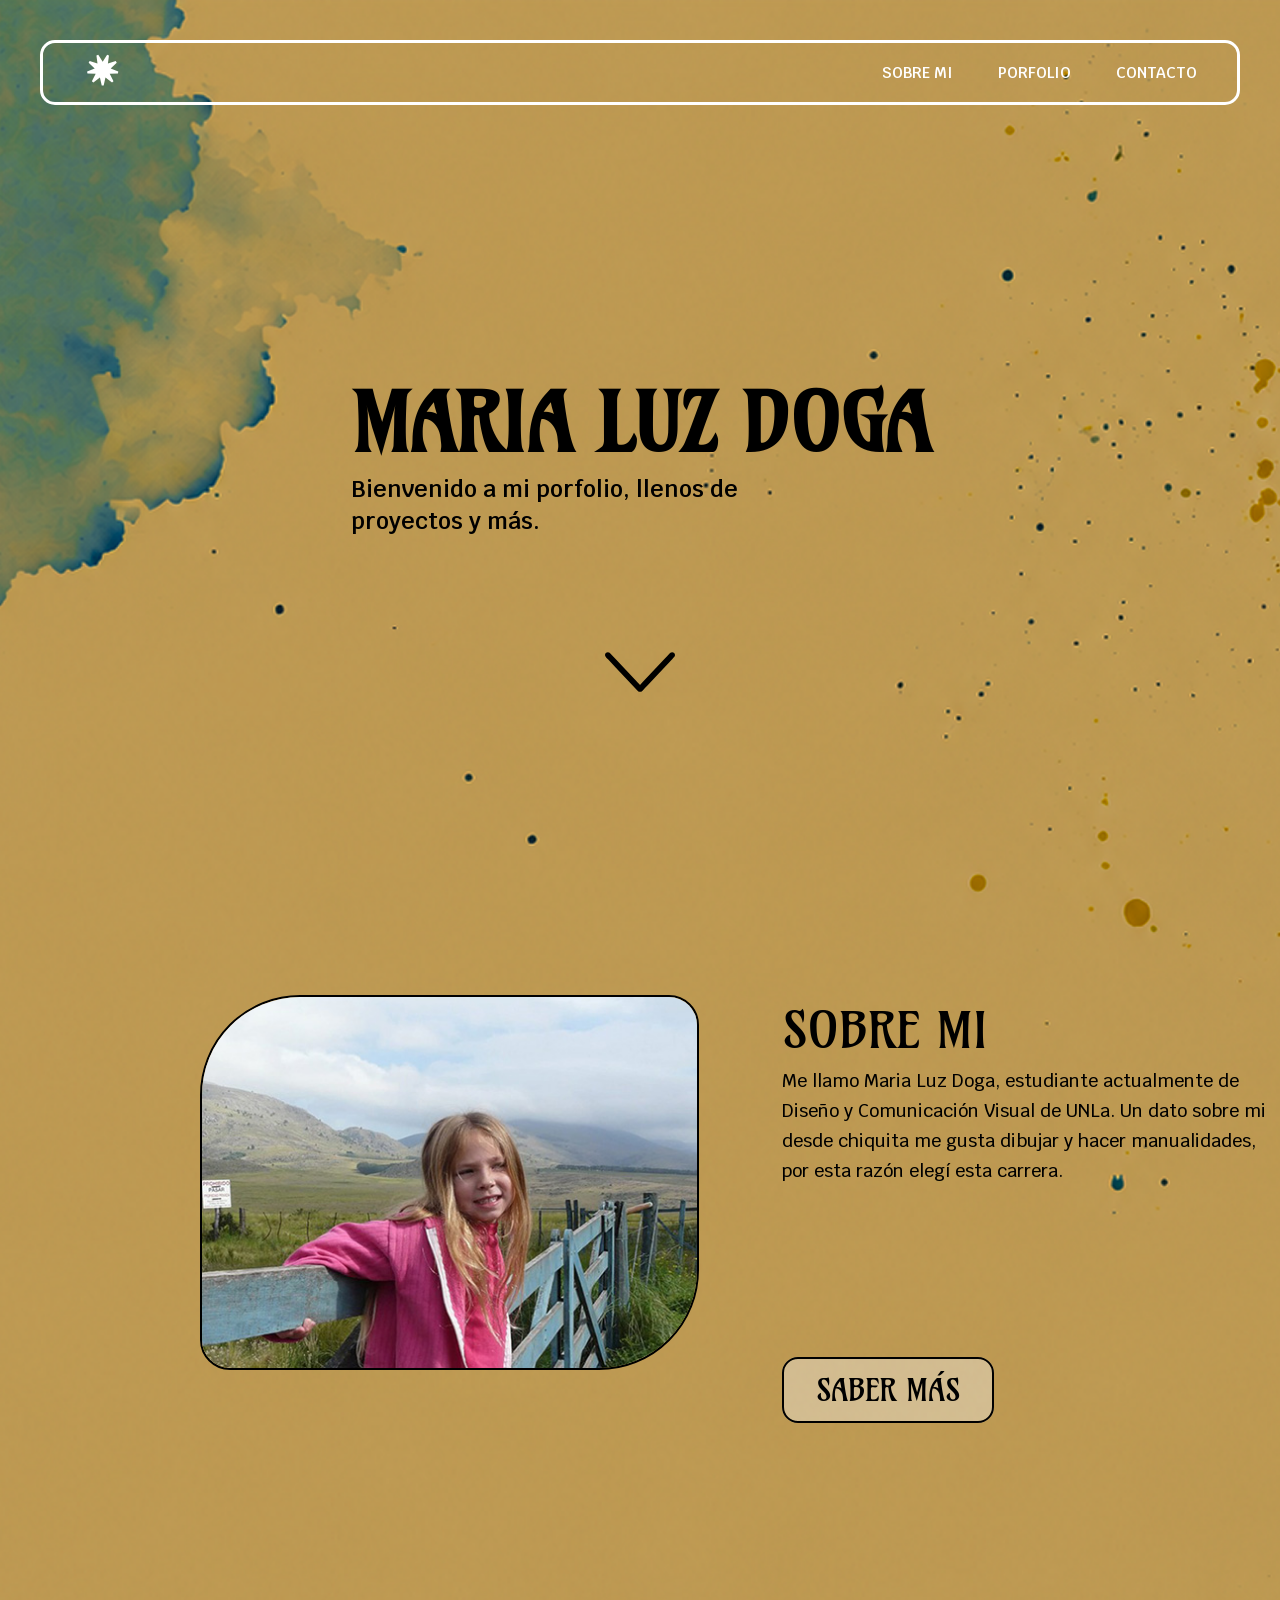
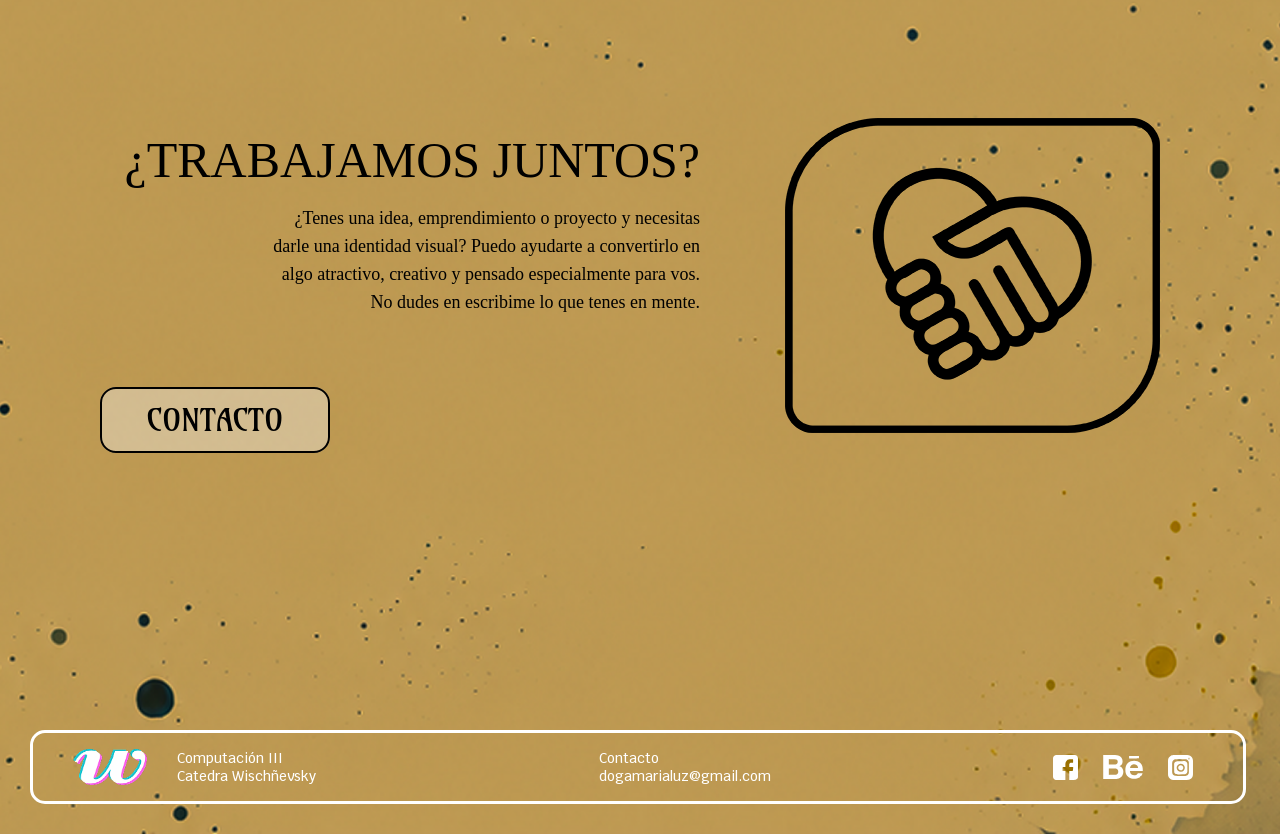
==== commit e609875c: "se realizaron ajustes en los archivos html anteriores. se incorporó el html del portfolio junto con " ====
--- a/index.html
+++ b/index.html
@@ -3,6 +3,7 @@
 
 <head>
     <meta charset="utf-8">
+    <meta name="viewport" content="width=device-width, initial-scale=1.0">
     <title>La web de Doga</title>
     <link rel="stylesheet" href="estilos.css">
     <link rel="icon" type="image/x-icon" href="favicon.ico">
@@ -11,17 +12,16 @@
 <body>
     <header>
         <nav>
-            <div>
-                <a href="index.html">
-                    <img src="img/estrella.svg" alt="logo" width="40" height="39" />
-                </a>
-            </div>
+            <a href="index.html">
+                <img src="img/svg/estrella.svg" alt="logo" width="40" height="39" />
+            </a>
+
             <ul id="botones">
                 <li>
                     <a href="sobremi.html">SOBRE MI</a>
                 </li>
                 <li>
-                    <a href="#">PORFOLIO</a>
+                    <a href="porfolio.html">PORFOLIO</a>
                 </li>
                 <li>
                     <a href="contacto.html">CONTACTO</a>
@@ -32,17 +32,17 @@
 
     <main>
         <section class="presentacion">
-            <h1>MARIA LUZ DOGA</h1>
-            <h2>Bienvenido a mi porfolio, llenos de proyectos y más.</h2>
-            <img src="img/flecha.svg" alt="flecha" width="80" height="41">
-            <div class="barra-izquierda"> <img src="img/barra-estrellas-izquierda.svg" alt="barra" width="1450">
-            </div>
+            <article>
+                <h1>MARIA LUZ DOGA</h1>
+                <h2>Bienvenido a mi porfolio, llenos de proyectos y más.</h2>
+            </article>
+            <img src="img/svg/flecha.svg" alt="flecha" width="70" height="31" class="flecha">
         </section>
 
         <section class="sobremi-index">
             <article class="sm-texto">
-                <img id="foto-mia" src="img/chiquita.jpeg" alt="chiquita" width="500" height="375"
-                    class="mari-chiquita1">
+                <img id="foto-mia" src="img/chiquita.jpg" alt="yo de chiquita en la tranquera de un campo" width="500"
+                    height="375" class="mari-chiquita1">
                 <div class="mari">
                     <h3 class="h3-yo">SOBRE MI</h3>
                     <p class="parrafo">Me llamo Maria Luz Doga, estudiante actualmente de Diseño y Comunicación Visual
@@ -50,22 +50,23 @@
                         sobre mi desde chiquita me gusta dibujar y hacer manualidades, por esta razón elegí esta
                         carrera.
                     </p>
-                    <button class="boton-sm"><a href="sobremi.html">SABER MÁS</a></button>
+                    <a href="sobremi.html" class="boton-sm">SABER MÁS</a>
+                </div>
             </article>
-            </div>
 
-            <div class="barra-derecha"><img src="img/barra-estrellas-derecha.svg" alt="barra" width="1450"></div>
         </section>
 
         <section class="contacto-index">
             <article class="contacto-texto">
-            <div class="trabajamos">
-                <h3 class="h3-juntos">¿TRABAJAMOS JUNTOS?</h3>
-                <p class="parrafo-juntos">¿Tenes una idea, emprendimiento o proyecto y necesitas darle una identidad visual? Puedo ayudarte a convertirlo en algo atractivo, creativo y pensado especialmente para vos. No dudes en escribime y
-                    contame lo que tenes en mente.</p>
-                    <button class="boton-cnt"><a href="contacto.html">CONTACTO</a></button>
-            </div>
-            <img src="img/contacto.svg" alt="contacto" width="375" height="315" class="img-contacto">
+                <div class="trabajamos">
+                    <h3 class="h3-juntos">¿TRABAJAMOS JUNTOS?</h3>
+                    <p class="parrafo-juntos">¿Tenes una idea, emprendimiento o proyecto y necesitas darle una identidad
+                        visual? Puedo ayudarte a convertirlo en algo atractivo, creativo y pensado especialmente para
+                        vos. No dudes en escribime lo que tenes en mente.</p>
+                    <a href="contacto.html" class="boton-cnt">CONTACTO</a>
+                </div>
+                <img src="img/trabajemos.png" alt="dos manos agarradas formando un corazon" width="375" height="315"
+                    class="img-contacto">
             </article>
         </section>
 
@@ -73,7 +74,7 @@
 
     <footer>
         <div class="footer-izquierdo">
-            <img src="img/catedra.png" alt="catedra" width="84" height="46">
+            <img src="img/catedra.png" alt="catedra" width="74" height="36">
             <ul>
                 <li>
                     <p>Computación III</p>
@@ -96,13 +97,13 @@
         </div>
 
         <div class="redes-sociales">
-            <img src="img/facebook.svg" alt="facebook" width="35" height="35">
+            <img src="img/svg/facebook.svg" alt="facebook" width="25" height="25">
             <a href="#"></a>
 
-            <img src="img/begance.svg.svg" alt="begance" width="60" height="34">
+            <img src="img/svg/begance.svg.svg" alt="begance" width="50" height="24">
             <a href="#"></a>
 
-            <img src="img/instagram.svg" alt="instagram" width="35" height="35">
+            <img src="img/svg/instagram.svg" alt="instagram" width="25" height="25">
             <a href="#"></a>
         </div>
 
--- a/estilos.css
+++ b/estilos.css
@@ -32,7 +32,7 @@
     font-style: normal;
 }
 
-@font-face{
+@font-face {
     font-family: 'krub bold italic';
     src: url(fuentes/Krub-BoldItalic.ttf) format(truetype);
     font-weight: bold;
@@ -65,18 +65,19 @@
 
 header nav {
     display: flex;
-    width: 1706px;
+    width: 100%;
+    max-width: 1706;
     padding: 8px 40px;
     border: 3px solid white;
     border-radius: 15px;
     justify-content: space-between;
     align-items: center;
+    position: relative;
 }
 
 #botones {
     display: flex;
     gap: 45px;
-    list-style: none;
 }
 
 #botones a {
@@ -90,19 +91,16 @@
     width: 100%;
 }
 
+/*footer*/
 
 footer {
     display: flex;
     justify-content: space-between;
     align-items: center;
-
     width: 95%;
-
     margin: 30px;
     margin-top: 30px;
-
-    padding: 8px 40px;
-
+    padding: 16px 40px;
     border: 3px solid white;
     border-radius: 15px;
 }
@@ -137,7 +135,7 @@
 .redes-sociales {
     display: flex;
     align-items: center;
-    gap: 15px;
+    gap: 10px;
 }
 
 /*aca empieza las aplicaciones*/
@@ -148,460 +146,533 @@
     justify-content: center;
     align-items: center;
 
-    margin-top: 120px;
+    height: 90vh;
 
     text-align: center;
+    margin-top: 40px;
 }
 
 .presentacion h1 {
     font-family: "amarante regular", sans-serif;
     font-size: 80px;
     color: black;
-
-    margin-bottom: 20px;
 }
 
 .presentacion h2 {
     font-family: "Krub semibold", sans-serif;
-    font-size: 25px;
+    font-size: 23px;
+
+    width: 420px;
+
+    line-height: 1.4;
+
+    text-align: left;
+}
+
+.presentacion img {
+    height: 30vh;
+}
+
+/*sobre-mi-index*/
+
+
+.sm-texto {
+    display: flex;
+    align-items: flex-start;
+    gap: 83px;
+    height: 80vh;
+}
+
+.mari-chiquita1 {
+
+    border-radius: 100px 30px;
+    border: 2px solid #000;
+
+    object-fit: cover;
+    margin-left: 200px;
+}
+
+.h3-yo {
+    color: #000;
+    font-family: "amarante regular", sans-serif;
+    font-size: 50px;
     font-weight: 400;
-    margin-right: 150px;
-    width: 420px;
-
-    line-height: 1.4;
-
-    text-align: left;
-}
-
-.presentacion img {
-    margin-top: 70px;
-}
-
-.barra-izquierda {margin: 100px 0;}
-/*p {
+    line-height: 71px;
+}
+
+.boton-sm {
+    padding: 12px 32px;
+    color: black;
+    font-family: "amarante regular", sans-serif;
+    font-size: 30px;
+    line-height: 109px;
+    border-radius: 16px;
+    border: 2px solid #000;
+    background: rgba(245, 245, 245, 0.38);
+}
+
+.boton-sm:hover {
+border: 2px solid #000;
+background: rgba(60, 203, 255, 0.38);
+}
+
+.parrafo {
     color: #000;
 
+    font-family: 'krub medium', sans-serif;
+    font-size: 18px;
+    line-height: 30px;
+    max-width: 500px;
+    height: 30vh;
+}
+
+
+/*trabajemos-juntos-index*/
+
+.contacto-index {
+    display: flex;
+    flex-direction: column;
+    align-items: flex-start;
+    gap: 75px;
+    height: 65vh;
+}
+
+.contacto-texto {
+    display: flex;
+
+    align-items: center;
+    gap: 85px;
+}
+
+.trabajemos {
+    display: flex;
+    width: 907px;
+    flex-direction: column;
+    align-items: flex-end;
+    gap: 21px;
+}
+
+.h3-juntos {
+    color: #000;
+    text-align: right;
+    font-family: Amarante;
+    font-size: 50px;
+    font-weight: 400;
+    line-height: 90px;
+}
+
+.parrafo-juntos {
+    height: 199px;
+    color: #000;
+    text-align: right;
     font-family: Krub;
     font-size: 18px;
+    font-weight: 500;
+    line-height: 155%;
+    margin-left: 270px;
+}
+
+
+.boton-cnt {
+    padding: 12px 45px;
+    color: black;
+    margin-left: 100px;
+    font-family: "amarante regular", sans-serif;
+    font-size: 30px;
+    line-height: 109%;
+    border-radius: 16px;
+    border: 2px solid #000;
+    background: rgba(245, 245, 245, 0.38)
+}
+
+.boton-cnt:hover {
+border: 2px solid #000;
+background: rgba(60, 203, 255, 0.38);
+}
+
+.img-contacto {
+    margin-right: 120px;
+}
+
+/*contacto estilos*/
+
+.main-cont {
+    display: flex;
+    width: 1375px;
+    flex-direction: column;
+    align-items: flex-start;
+    gap: 177px;
+}
+
+.cont-full {
+    display: flex;
+    flex-direction: column;
+    align-items: center;
+
+    margin-top: 85px;
+}
+
+.h1-trabajar {
+    width: 720px;
+    height: 213px;
+    color: #000;
+
+    font-family: "amarante regular", sans-serif;
+    font-size: 85px;
     font-style: normal;
-    font-weight: 500;
-    line-height: 155%
-}*/
-
-/*sobre-mi-index*/
-
-
-.sm-texto{display: flex;
-align-items: flex-start;
-gap: 83px;
-align-self: stretch;}
-
-.mari-chiquita1 {
-
-    border-radius: 100px 30px;
+    font-weight: 400;
+    line-height: 90px;
+}
+
+.formulario {
+    width: 785px;
+    display: flex;
+    flex-direction: column;
+    gap: 30px;
+    border-radius: 80px 30px;
+    border: 2px solid #000;
+    background: rgba(181, 141, 67, 0.56);
+    padding: 70px 70px;
+    margin-bottom: 50px;
+}
+
+.datos-personas,
+.mail {
+    display: flex;
+    width: 432px;
+    flex-direction: column;
+    gap: 13px;
+    height: 12vh;
+}
+
+.datos-personas input,
+.mail input {
+    width: 250px;
+    height: 40px;
+    border-radius: 12px;
+    border: 2px solid #000;
+    background: rgba(245, 245, 245, 0.38);
+    padding: 10px;
+}
+
+.formulario label,
+.buscas p {
+    font-family: "Krub medium", sans-serif;
+    font-size: 16px;
+}
+
+.buscas {
+    height: 12vh;
+}
+
+.selecciona {
+    display: flex;
+    gap: 65px;
+    margin-top: 20px;
+}
+
+.checkbox {
+    display: flex;
+    align-items: center;
+    gap: 10px;
+
+}
+
+.checkbox input {
+    width: 35px;
+    height: 35px;
+    border-radius: 10px;
+    border: 2px solid #000;
+    background: rgba(245, 245, 245, 0.38);
+    appearance: none;
+    cursor: pointer;
+    position: relative;
+}
+
+.checkbox input:checked::before {
+    content: "✓";
+    color: black;
+    font-size: 16px;
+    position: absolute;
+    top: 50%;
+    left: 50%;
+    transform: translate(-50%, -50%);
+}
+
+.checkbox span {
+    font-family: "krub medium italic", sans-serif;
+    font-size: 16px;
+    font-weight: 400;
+}
+
+.mensaje {
+    display: flex;
+    flex-direction: column;
+    gap: 15px;
+    height: 30vh;
+}
+
+textarea {
+    width: 100%;
+    height: 150px;
+    resize: none;
+    border-radius: 15px;
+    border: 2px solid #000;
+    background: rgba(245, 245, 245, 0.38);
+    padding: 20px;
+}
+
+.boton-enviar {
+    align-self: flex-end;
+    width: 130px;
+    height: 45px;
+    border-radius: 12px;
+    border: 2px solid #000;
+    background: rgba(245, 245, 245, 0.38);
+    font-family: "amarante regular", sans-serif;
+    font-size: 23px;
+    cursor: pointer;
+}
+
+.boton-enviar:hover {
 border: 2px solid #000;
-
+background: rgba(60, 203, 255, 0.38);
+}
+
+.dato {
+    display: flex;
+    gap: 137px;
+}
+
+/*sobre mi-html*/
+
+.sobre-mi {
+    display: flex;
+    align-items: center;
+    gap: 80px;
+    height: 80vh;
+}
+
+.img-mari {
+    border-radius: 85px 30px;
+    border: 2px solid #000;
     object-fit: cover;
     margin-left: 200px;
 }
 
-.h3-yo {height: 85px;
-align-self: stretch;
-color: #000;
-
-font-family: "amarante regular", sans-serif;
-font-size: 75px;
-font-style: normal;
-font-weight: 400;
-line-height: 71%;}
-
-.boton-sm{
-padding: 12px 32px;
-justify-content: center;
-align-items: center;
-gap: 10px;
-color: black; 
-
-font-family: "amarante regular", sans-serif;
-font-size: 30px;
-line-height: 109%;
-border-radius: 16px;
-border: 2px solid #000;
-
-background: rgba(245, 245, 245, 0.38)
-}
-
-.parrafo{height: 230px;
-align-self: stretch;
-color: #000;
-
-font-family: 'krub medium', sans-serif;
-font-size: 20px;
-font-style: normal;
-font-weight: 500;
-line-height: 155%;}
-
-.barra-derecha {margin: 100px 30px;
-box-sizing: border-box;}
-
-/*trabajemos-juntos-index*/
-
-.contacto-index{display: flex;
-width: 1389px;
-flex-direction: column;
-align-items: flex-start;
-gap: 75px;
-margin: 150px 30px}
-
-.contacto-texto{display: flex;
-width: 1313px;
-align-items: center;
-gap: 85px;}
-
-.trabajemos{display: flex;
-width: 907px;
-flex-direction: column;
-align-items: flex-end;
-gap: 21px;}
-
-.h3-juntos{color: #000;
-
-text-align: right;
-font-family: Amarante;
-font-size: 75px;
-font-style: normal;
-font-weight: 400;
-line-height: 90px;}
-
-.parrafo-juntos{
-    height: 199px;
-    color: #000;
-
-text-align: right;
-font-family: Krub;
-font-size: 20px;
-font-style: normal;
-font-weight: 500;
-line-height: 155%;
-margin-left: 200px;}
-
-
-.boton-cnt {padding: 12px 45px;
-justify-content: center;
-align-items: center;
-gap: 10px;
-color: black; 
-margin-left: 100px;
-
-font-family: "amarante regular", sans-serif;
-font-size: 30px;
-line-height: 109%;
-border-radius: 16px;
-border: 2px solid #000;
-
-background: rgba(245, 245, 245, 0.38)
-}
-
-/*contacto estilos*/
-.main-cont{display: flex;
-width: 1375px;
-flex-direction: column;
-align-items: flex-start;
-gap: 177px;}
-
-.cont-full{
-    display: flex;
-    flex-direction: column;
-    align-items: center;
-
-    margin-top: 85px;
-}
-
-.h1-trabajar{
-    width: 720px;
-height: 213px;
-color: #000;
-
-font-family: "amarante regular", sans-serif;
-font-size: 85px;
-font-style: normal;
-font-weight: 400;
-line-height: 109%;
-}
-
-.formulario{
-width: 785px;
-
-    padding: 40px;
-
-    display: flex;
-    flex-direction: column;
-
+.mas-sobre-mi {
+    width: 650px;
+}
+
+.mas-sobre-mi h1 {
+    font-family: "amarante regular", sans-serif;
+    font-size: 70px;
+    margin-bottom: 20px;
+}
+
+.mas-sobre-mi p {
+    font-family: "Krub medium", sans-serif;
+    font-size: 18px;
+    line-height: 1.5;
+}
+
+.info-cajas {
+    display: flex;
+    justify-content: center;
     gap: 40px;
-    border-radius: 80px 30px;
-border: 2px solid #000;
-
-background: rgba(181, 141, 67, 0.56);
-padding: 70px 70px;
-
-    margin-top: 50px;
-    margin-bottom: 120px;
-}
-
-
-.datos-personas,
-.mail{
-    display: flex;
-width: 432px;
-flex-direction: column;
-gap: 13px;;
-}
-
-.datos-personas input,
-.mail input{
-    width: 250px;
-    height: 40px;
-
-    border-radius: 12px;
-border: 2px solid #000;
-
-background: rgba(245, 245, 245, 0.38);
-
-    padding: 10px;
-}
-
-.formulario label,
-.buscas p{
+    height: 75vh;
+}
+
+.flex-item {
+    width: 340px;
+    padding: 35px;
+    border-radius: 60px 30px;
+    border: 2px solid #000;
+    background: rgba(181, 141, 67, 0.56);
+    height: 60vh;
+}
+
+.flex-item h3 {
+    font-family: "amarante regular", sans-serif;
+    font-size: 30px;
+    margin-bottom: 30px;
+}
+
+.flex-item h4 {
+    font-family: "krub bold italic", sans-serif;
+    font-size: 18px;
+    margin-top: 20px;
+    margin-bottom: 10px;
+}
+
+.flex-item p,
+.flex-item li {
     font-family: "Krub medium", sans-serif;
     font-size: 16px;
-}
-
-.selecciona{
-    display: flex;
-    gap: 65px;
-
-    margin-top: 20px;
-}
-
-.checkbox{
-    display: flex;
-    align-items: center;
-    gap: 10px;
-    
-}
-
-.checkbox input{
-    width: 35px;
-    height: 35px;
-
-    border-radius: 10px;
-    border: 2px solid #000;
-
-    background: rgba(245, 245, 245, 0.38);
-
-    appearance: none;
-    cursor: pointer;
-
-    position: relative;}
-
-.checkbox input:checked::before{
-    content: "✓";
-
-    color: black;
-    font-size: 16px;
-
-    position: absolute;
-
-    top: 50%;
-    left: 50%;
-
-    transform: translate(-50%, -50%);}
-
-    .checkbox span{
-    font-family: "krub medium italic", sans-serif;
-    font-size: 16px;
-    font-weight: 400;}
-
-.mensaje{
-    display: flex;
-    flex-direction: column;
-
-    gap: 15px;
-}
-
-textarea{
-    width: 100%;
-    height: 150px;
-
-    resize: none;
-
-    border-radius: 15px;
-border: 2px solid #000;
-background: rgba(245, 245, 245, 0.38);
-
-
-    padding: 20px;
-}
-
-.boton-enviar{
-    align-self: flex-end;
-
-    width: 130px;
-    height: 45px;
-
-    border-radius: 12px;
-border: 2px solid #000;
-background: rgba(245, 245, 245, 0.38);
-
-
-    font-family: "amarante regular", sans-serif;
-    font-size: 23px;
-
-    cursor: pointer;
-}
-
-.dato{
-    display: flex;
-    gap: 137px;}
-
-
-/*sobre mi-html*/
-
-.sobre-mi{
-    display: flex;
-    align-items: center;
-
-    gap: 80px;
-
-    margin-bottom: 120px;
-}
-.img-mari 
-{border-radius: 85px 30px;
-border: 2px solid #000;
-    width: 420px;
-    height: 420px;
-
-    object-fit: cover;
-
-    margin-left: 200px;
-}
-
-.mas-sobre-mi{
-    width: 650px;
-}
-
-.mas-sobre-mi h1{
-    font-family: "amarante regular", sans-serif;
-    font-size: 70px;
-
+    line-height: 1.5;
+}
+
+.flex-item li {
     margin-bottom: 20px;
 }
 
-.mas-sobre-mi p{
-    font-family: "Krub medium", sans-serif;
-    font-size: 18px;
-
-    line-height: 1.5;
-}
-
-.info-cajas{
-    display: flex;
-    justify-content: center;
-
+.hobbies {
+    display: flex;
+    flex-direction: column;
+    align-items: center;
+    height: 40vh;
+}
+
+.hobbies h5 {
+    font-family: "amarante regular", sans-serif;
+    font-size: 40px;
+    margin-bottom: 50px;
+
+}
+
+.actividad {
+    display: flex;
     gap: 40px;
-
-    margin-bottom: 120px;
-}
-
-.flex-item{
-    width: 340px;
-
-    padding: 35px;
-
-
-    border-radius: 60px 30px;
-border: 2px solid #000;
-
-background: rgba(181, 141, 67, 0.56);
-}
-
-.flex-item h3,
-.flex-item h4{
-    font-family: "amarante regular", sans-serif;
-    font-size: 30px;
-
-    margin-bottom: 30px;
-}
-
-.flex-item h5{
-    font-family: "krub bold italic", sans-serif;
-    font-size: 18px;
-
-    margin-top: 20px;
-    margin-bottom: 10px;
-}
-
-.flex-item p,
-.flex-item li{
-    font-family: "Krub medium", sans-serif;
-    font-size: 16px;
-
-    line-height: 1.5;
-}
-
-.flex-item li{
-    margin-bottom: 20px;}
-
-.hobbies{display: flex;
-flex-direction: column;
-align-items: center;
-
-}
-
-.hobbies h6{
-    font-family: "amarante regular", sans-serif;
-    font-size: 40px;
-
-    margin-bottom: 50px;
-    
-}
-
-.actividad{
-    display: flex;
-    gap: 40px;
-}
-
-.audio{
-    display: flex;
-    flex-direction: column;
-    align-items: center;
-
-    margin-bottom: 150px;
-margin-top: 120px;
-}
-
-.audio h6{
-    font-family: "amarante regular", sans-serif;
-    font-size: 40px;
-
+}
+
+.audio {
+    display: flex;
+    flex-direction: column;
+    align-items: center;
+    height: 30vh;
+}
+
+.audio h5 {
+    font-family: "amarante regular", sans-serif;
+    font-size: 35px;
     margin-bottom: 40px;
 }
 
-.audio audio{
+.audio audio {
     width: 500px;
     height: 60px;
-
-border-radius: 5px;
-}
-
-.audio p{
+    border-radius: 5px;
+}
+
+.audio p {
     width: 500px;
-
     text-align: left;
-
     font-family: "Krub medium", sans-serif;
     font-size: 14px;
-
     margin-top: 10px;
 }
 
+/*porfolio*/
+
+.titulo {
+    font-family: "amarante regular", sans-serif;
+    font-size: 85px;
+    color: #000;
+    margin-left: 120px;
+    margin-top: 40px;
+    margin-bottom: 60px;
+    max-width: 1000px;
+}
+
+/*grupo1y3*/
+#galeria-proyectos1,
+#galeria-proyectos3 {
+    display: flex;
+    justify-content: center;
+    align-items: flex-start;
+    gap: 70px;
+    margin-bottom: 80px; 
+}
+
+#galeria-proyectos1 a,
+#galeria-proyectos3 a {
+    width: 320px;
+    display: flex;
+    flex-direction: column;
+    color: black;
+}
+
+#galeria-proyectos1 img,
+#galeria-proyectos3 img {
+    border-radius: 30px;
+    width: 100%; 
+    height: auto;
+}
+
+#galeria-proyectos1 h3,
+#galeria-proyectos3 h3 {
+    margin-top: 20px;
+    font-family: "amarante regular", sans-serif;
+    font-size: 24px;
+}
+
+#galeria-proyectos1 p,
+#galeria-proyectos3 p {
+    margin-top: 8px;
+    font-family: "Krub medium", sans-serif;
+    font-size: 14px;
+    line-height: 1.4;
+}
+
+#galeria-proyecto1 {
+    margin-top: 40px;
+}
+
+/*grupo2*/
+#galeria-proyectos2 {
+    display: flex;
+    flex-direction: column;
+margin-bottom: 120px;
+}
+
+#galeria-proyectos2 h3,
+#galeria-proyectos2 p {
+    font-family: "amarante regular", sans-serif;
+max-width: 1070px;
+    margin-left: auto;
+    margin-right: auto; 
+    width: 90%;
+}
+
+#galeria-proyectos2 h3 {
+    font-size: 24px;
+}
+
+
+.grupo-fotos {
+    display: flex;
+    justify-content: center;
+    flex-wrap: nowrap;
+    gap: 47px;
+    margin: 20px 0; 
+}
+
+.grupo-fotos img {
+    width: 240px;
+    height: 322px;
+    object-fit: cover;
+    border-radius: 30px;
+}
+
+/*mobile*/
+
+@media (max-width: 768px) {
+
+    header {
+        padding: 20px;
+    }
+
+    header nav {
+        flex-direction: column;
+        gap: 20px;
+        padding: 15px 20px;
+    }
+
+    #botones {
+        flex-direction: row;
+        gap: 20px;
+        justify-content: center;
+        padding: 0;
+        margin: 0;
+    }
+}
